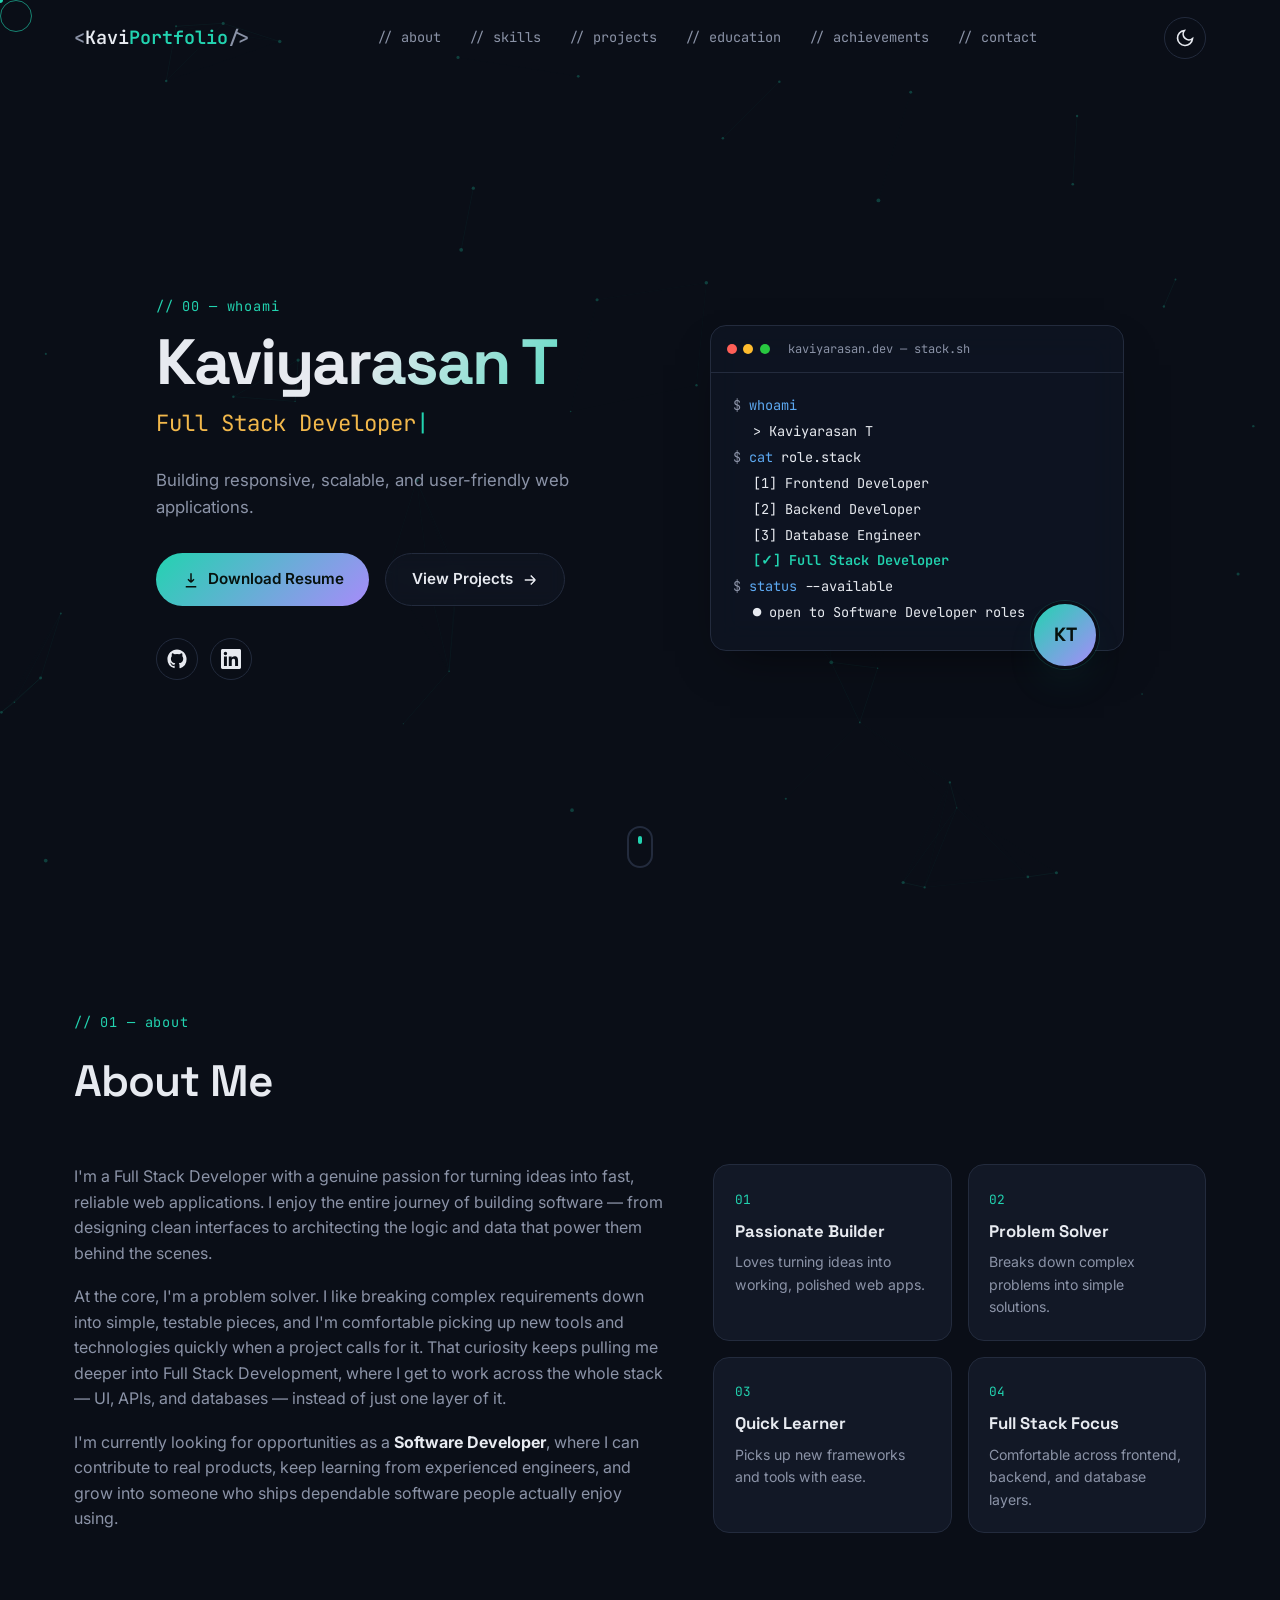
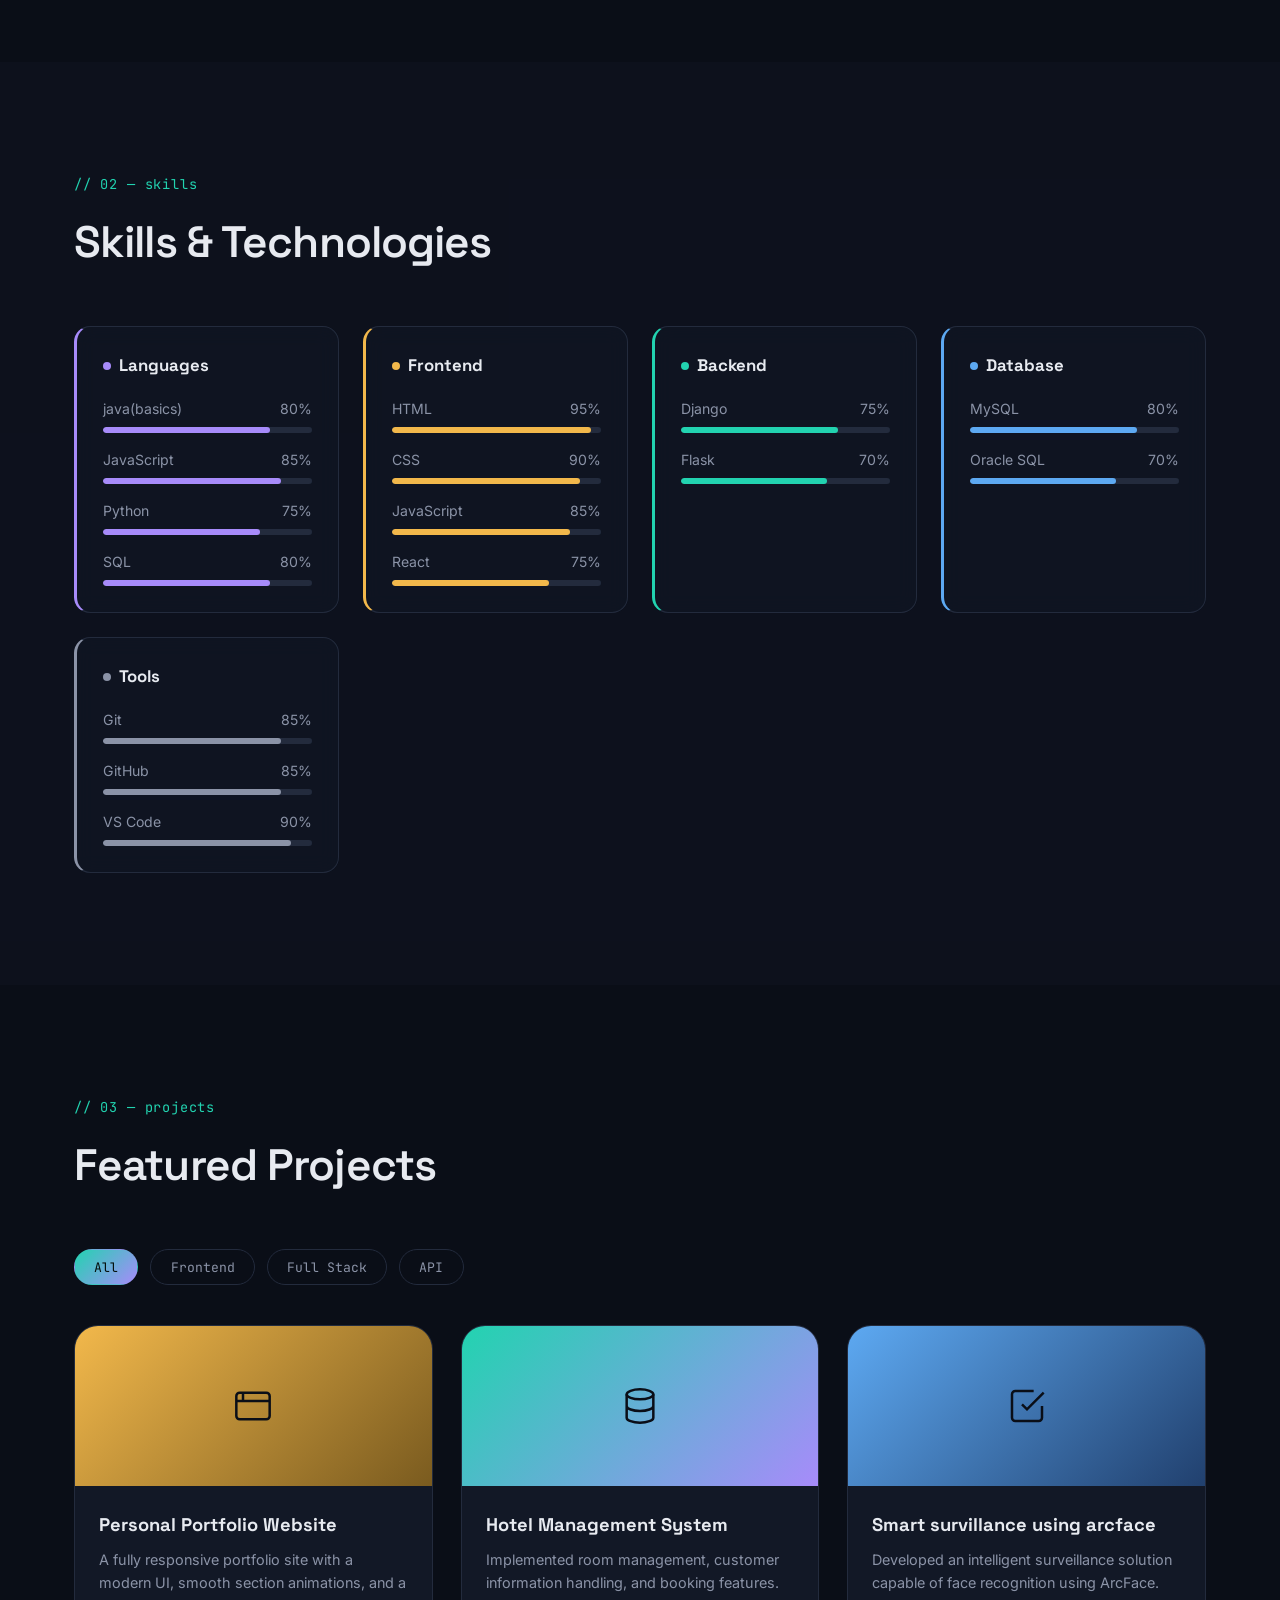
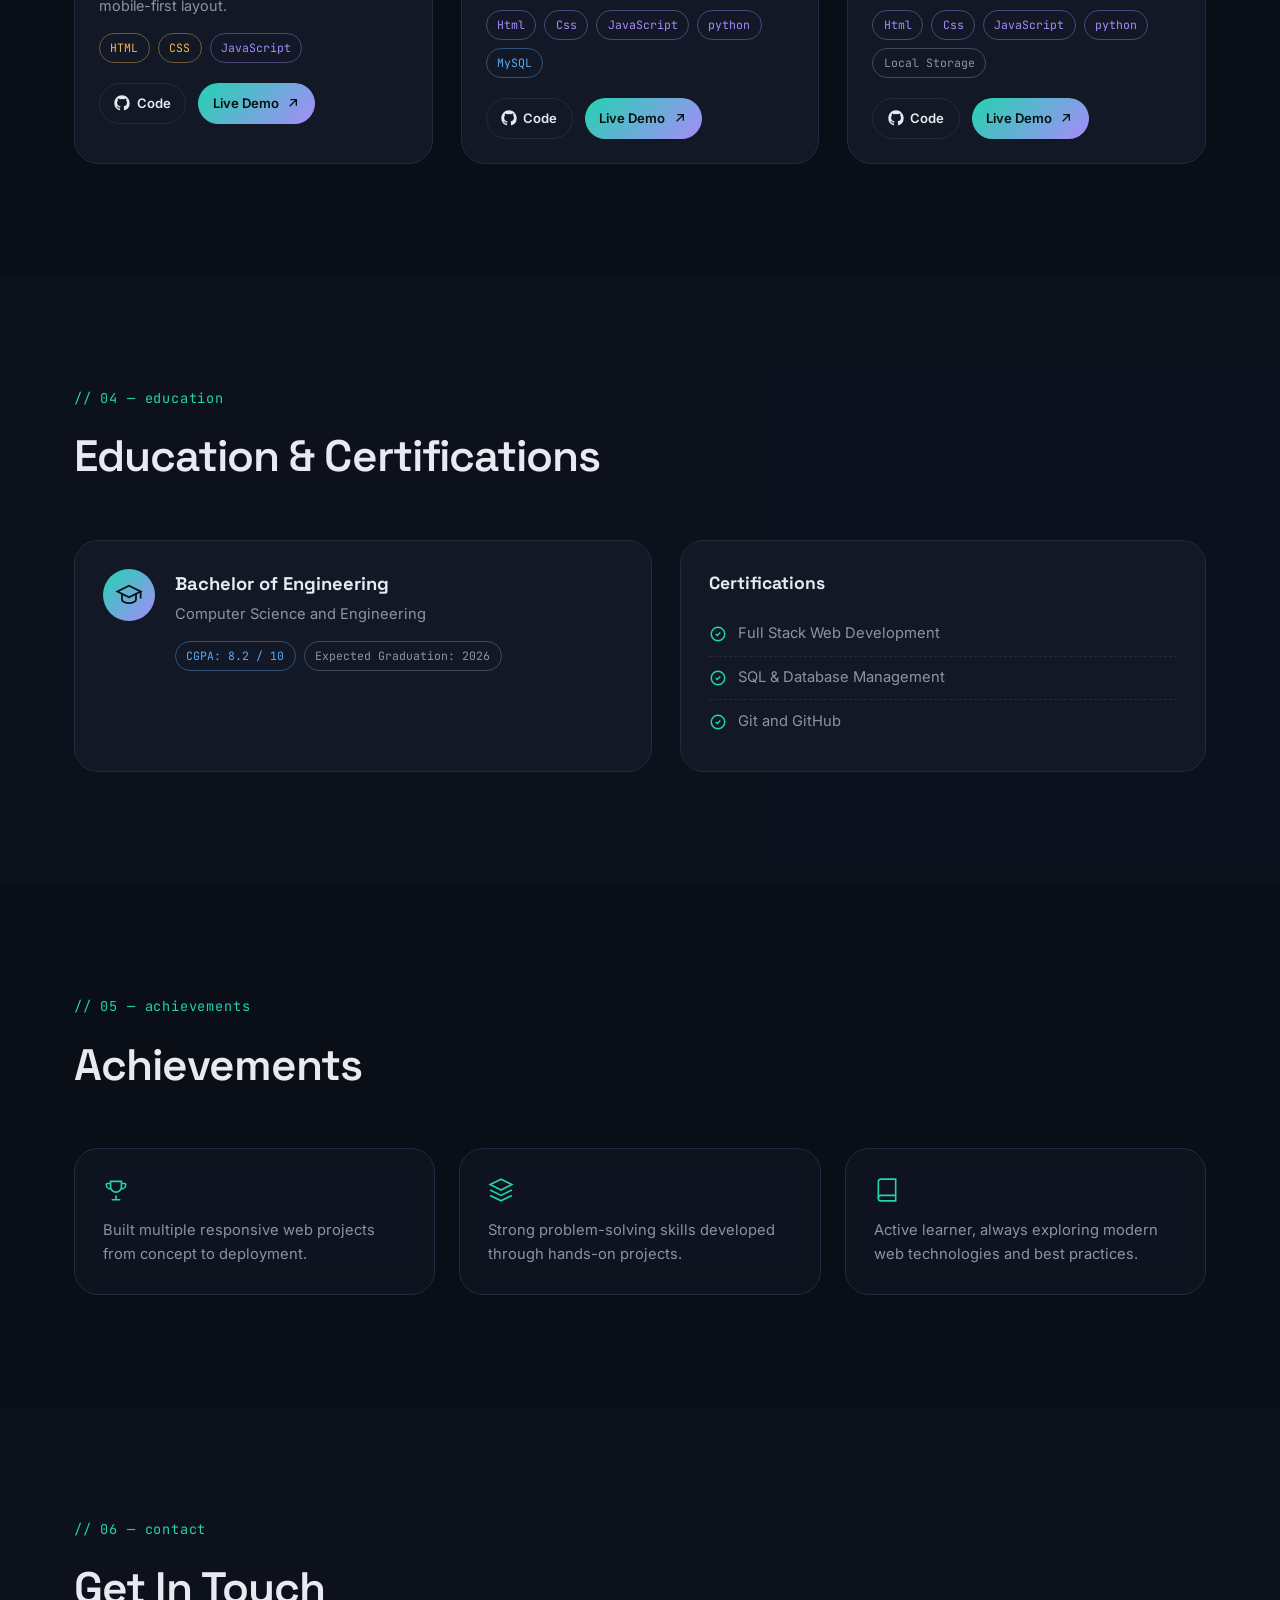
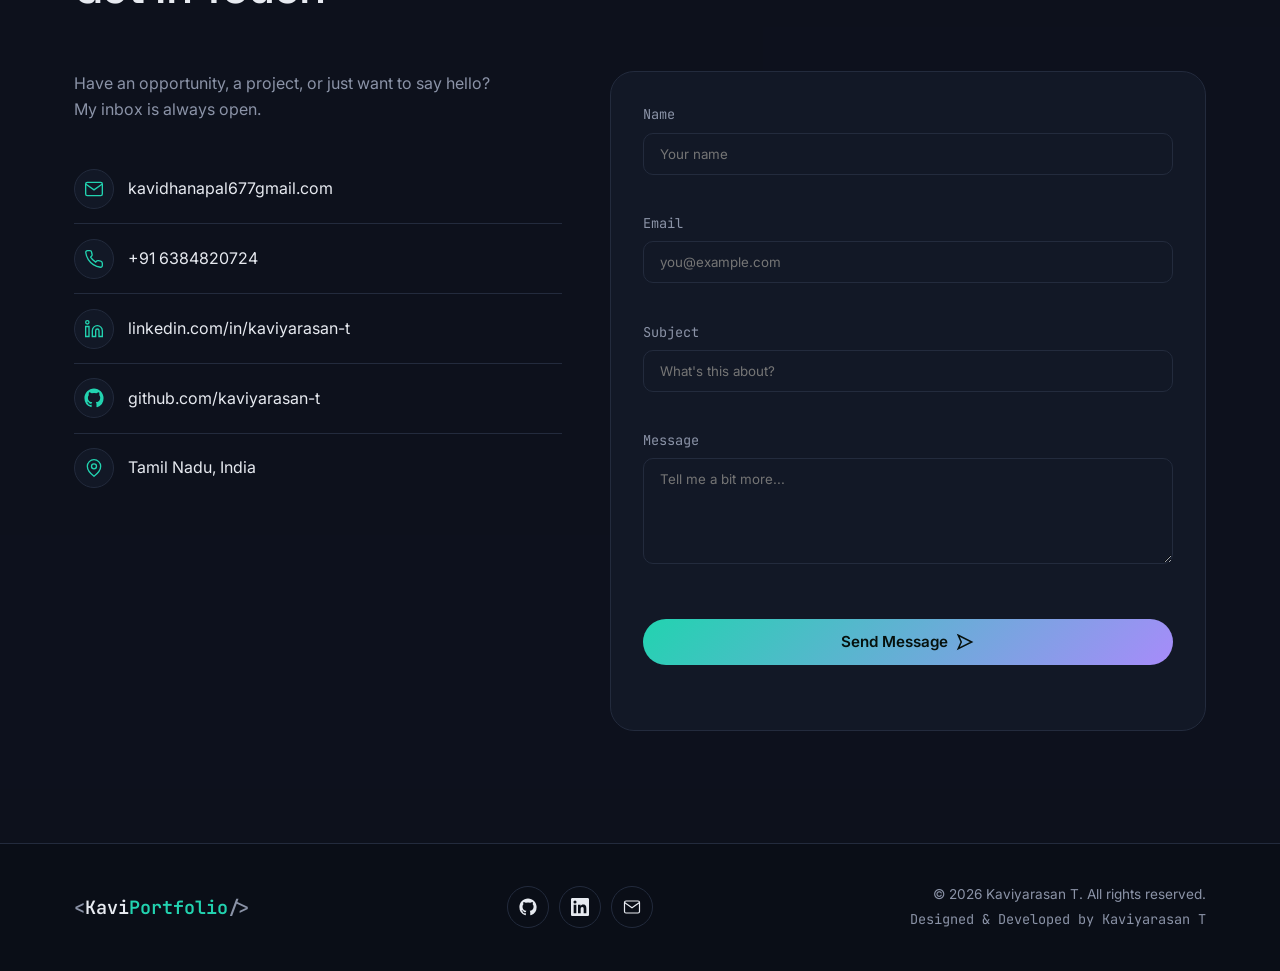
==== portfolio.html @ f1a66c3a "commit" ====
<!DOCTYPE html>
<html lang="en">
<head>
  <meta charset="UTF-8" />
  <meta name="viewport" content="width=device-width, initial-scale=1.0" />
  <title>Kaviyarasan T — Full Stack Developer</title>
  <meta name="description" content="Kaviyarasan T is a Full Stack Developer building responsive, scalable, and user-friendly web applications with Java, JavaScript, React, Node.js and SQL." />
  <meta name="keywords" content="Kaviyarasan T, Full Stack Developer, React Developer, Portfolio, Web Developer" />
  <meta name="author" content="Kaviyarasan T" />
  <meta name="theme-color" content="#0a0e17" />

  <!-- Open Graph -->
  <meta property="og:title" content="Kaviyarasan T — Full Stack Developer" />
  <meta property="og:description" content="Building responsive, scalable, and user-friendly web applications." />
  <meta property="og:type" content="website" />

  <!-- Favicon (inline SVG, no external asset needed) -->
  <link rel="icon" href="data:image/svg+xml,%3Csvg xmlns='http://www.w3.org/2000/svg' viewBox='0 0 100 100'%3E%3Crect width='100' height='100' rx='20' fill='%230a0e17'/%3E%3Ctext x='50' y='66' font-size='55' font-family='monospace' fill='%2322d3b0' text-anchor='middle'%3E%3C/%3E%3C/text%3E%3C/svg%3E" />

  <!-- Fonts -->
  <link rel="preconnect" href="https://fonts.googleapis.com" />
  <link rel="preconnect" href="https://fonts.gstatic.com" crossorigin />
  <link href="https://fonts.googleapis.com/css2?family=Space+Grotesk:wght@400;500;600;700&family=Inter:wght@400;500;600;700&family=JetBrains+Mono:wght@400;500;600&display=swap" rel="stylesheet" />

  <link rel="stylesheet" href="portfolio.css" />

  <!-- Structured data for SEO -->
  <script type="application/ld+json">
  {
    "@context": "https://schema.org",
    "@type": "Person",
    "name": "Kaviyarasan T",
    "jobTitle": "Full Stack Developer",
    "description": "Building responsive, scalable, and user-friendly web applications."
  }
  </script>
</head>
<body>

  <!-- ============ LOADING SCREEN ============ -->
  <div id="loader" aria-hidden="true">
    <div class="loader-inner">
      <span class="loader-tag">&lt;/&gt;</span>
      <div class="loader-bar"><span></span></div>
      <p class="loader-text">compiling<span class="dots"><i>.</i><i>.</i><i>.</i></span></p>
    </div>
  </div>

  <!-- ============ CUSTOM CURSOR ============ -->
  <div class="cursor-dot" aria-hidden="true"></div>
  <div class="cursor-ring" aria-hidden="true"></div>

  <!-- ============ BACKGROUND PARTICLES ============ -->
  <canvas id="particles" aria-hidden="true"></canvas>

  <a class="skip-link" href="#main">Skip to main content</a>

  <!-- ============ NAVIGATION ============ -->
  <header class="navbar" id="navbar">
    <nav class="nav-inner" aria-label="Primary">
      <a href="#hero" class="logo" aria-label="Kaviyarasan T — home">
        <span class="logo-bracket">&lt;</span>Kavi<span class="logo-accent">Portfolio</span><span class="logo-bracket">/&gt;</span>
      </a>

      <ul class="nav-links" id="navLinks">
        <li><a href="#about" class="nav-link" data-nav>// about</a></li>
        <li><a href="#skills" class="nav-link" data-nav>// skills</a></li>
        <li><a href="#projects" class="nav-link" data-nav>// projects</a></li>
        <li><a href="#education" class="nav-link" data-nav>// education</a></li>
        <li><a href="#achievements" class="nav-link" data-nav>// achievements</a></li>
        <li><a href="#contact" class="nav-link" data-nav>// contact</a></li>
      </ul>

      <div class="nav-actions">
        <button id="themeToggle" class="icon-btn" aria-label="Toggle light and dark theme" title="Toggle theme">
          <svg class="icon-sun" viewBox="0 0 24 24" fill="none" stroke="currentColor" stroke-width="2"><circle cx="12" cy="12" r="4"/><path d="M12 2v2M12 20v2M4.9 4.9l1.4 1.4M17.7 17.7l1.4 1.4M2 12h2M20 12h2M4.9 19.1l1.4-1.4M17.7 6.3l1.4-1.4"/></svg>
          <svg class="icon-moon" viewBox="0 0 24 24" fill="none" stroke="currentColor" stroke-width="2"><path d="M21 12.8A9 9 0 1 1 11.2 3 7 7 0 0 0 21 12.8Z"/></svg>
        </button>

        <button id="hamburger" class="hamburger" aria-label="Open menu" aria-expanded="false" aria-controls="navLinks">
          <span></span><span></span><span></span>
        </button>
      </div>
    </nav>
  </header>

  <main id="main">

    <!-- ============ HERO ============ -->
    <section id="hero" class="hero">
      <div class="hero-inner">
        <div class="hero-copy reveal">
          <p class="eyebrow">// 00 — whoami</p>
          <h1 class="hero-name">Kaviyarasan T</h1>
          <p class="hero-role">
            <span id="typedRole" class="typed-role"></span><span class="typed-cursor" aria-hidden="true">|</span>
          </p>
          <p class="hero-tagline">Building responsive, scalable, and user-friendly web applications.</p>

          <div class="hero-actions">
            <a href="kaviyarasan_resume_updated.pdf" class="btn btn-primary ripple" id="resumeBtn" download>
              <svg viewBox="0 0 24 24" fill="none" stroke="currentColor" stroke-width="2" width="18" height="18"><path d="M12 3v12m0 0-4-4m4 4 4-4M5 21h14"/></svg>
              Download Resume
            </a>
            <a href="#projects" class="btn btn-ghost ripple">
              View Projects
              <svg viewBox="0 0 24 24" fill="none" stroke="currentColor" stroke-width="2" width="18" height="18"><path d="M5 12h14m0 0-6-6m6 6-6 6"/></svg>
            </a>
          </div>

          <div class="hero-social" aria-label="Social links">
            <a href="https://github.com/kaviyarasan224" target="_blank" rel="noopener" aria-label="GitHub" class="icon-btn">
              <svg viewBox="0 0 24 24" width="20" height="20" fill="currentColor"><path d="M12 .5C5.73.5.5 5.73.5 12a11.5 11.5 0 0 0 7.86 10.94c.58.1.79-.25.79-.56v-2.17c-3.2.7-3.88-1.36-3.88-1.36-.53-1.33-1.29-1.69-1.29-1.69-1.05-.72.08-.7.08-.7 1.17.08 1.78 1.2 1.78 1.2 1.03 1.77 2.71 1.26 3.37.96.1-.75.4-1.26.73-1.55-2.55-.29-5.24-1.28-5.24-5.68 0-1.26.45-2.28 1.19-3.08-.12-.29-.52-1.46.11-3.05 0 0 .97-.31 3.18 1.18a11 11 0 0 1 5.8 0c2.2-1.49 3.17-1.18 3.17-1.18.64 1.59.24 2.76.12 3.05.74.8 1.18 1.82 1.18 3.08 0 4.41-2.69 5.38-5.25 5.67.41.36.78 1.08.78 2.18v3.23c0 .31.21.67.8.56A11.5 11.5 0 0 0 23.5 12C23.5 5.73 18.27.5 12 .5Z"/></svg>
            </a>
            <a href="https://www.linkedin.com/in/kaviyarasan-t-56a925323?utm_source=share&utm_campaign=share_via&utm_content=profile&utm_medium=android_app" target="_blank" rel="noopener" aria-label="LinkedIn" class="icon-btn">
              <svg viewBox="0 0 24 24" width="20" height="20" fill="currentColor"><path d="M20.45 20.45h-3.56v-5.57c0-1.33-.02-3.04-1.85-3.04-1.86 0-2.14 1.45-2.14 2.94v5.67H9.34V9h3.42v1.56h.05c.48-.9 1.64-1.85 3.38-1.85 3.61 0 4.28 2.38 4.28 5.47v6.27ZM5.34 7.43a2.07 2.07 0 1 1 0-4.14 2.07 2.07 0 0 1 0 4.14ZM7.12 20.45H3.56V9h3.56v11.45ZM22.22 0H1.77C.8 0 0 .78 0 1.75v20.5C0 23.22.8 24 1.77 24h20.45c.98 0 1.78-.78 1.78-1.75V1.75C24 .78 23.2 0 22.22 0Z"/></svg>
            </a>
          </div>
        </div>

        <div class="hero-visual reveal">
          <div class="terminal" role="img" aria-label="Terminal window showing developer stack">
            <div class="terminal-bar">
              <span class="dot dot-r"></span><span class="dot dot-y"></span><span class="dot dot-g"></span>
              <span class="terminal-title">kaviyarasan.dev — stack.sh</span>
            </div>
            <div class="terminal-body">
              <p><span class="tk-muted">$</span> <span class="tk-fn">whoami</span></p>
              <p class="tk-out">&gt; Kaviyarasan T</p>
              <p><span class="tk-muted">$</span> <span class="tk-fn">cat</span> role.stack</p>
              <p class="tk-out">[1] Frontend Developer</p>
              <p class="tk-out">[2] Backend Developer</p>
              <p class="tk-out">[3] Database Engineer</p>
              <p class="tk-out tk-highlight">[✓] Full Stack Developer</p>
              <p><span class="tk-muted">$</span> <span class="tk-fn">status</span> --available</p>
              <p class="tk-out tk-blink">● open to Software Developer roles</p>
            </div>
          </div>
          <div class="avatar-badge">KT</div>
        </div>
      </div>

      <a href="#about" class="scroll-cue" aria-label="Scroll to About section">
        <span></span>
      </a>
    </section>

    <!-- ============ ABOUT ============ -->
    <section id="about" class="section">
      <div class="section-inner">
        <p class="eyebrow reveal">// 01 — about</p>
        <h2 class="section-title reveal">About Me</h2>

        <div class="about-grid">
          <div class="about-text reveal">
            <p>
              I'm a Full Stack Developer with a genuine passion for turning ideas into fast, reliable
              web applications. I enjoy the entire journey of building software — from designing clean
              interfaces to architecting the logic and data that power them behind the scenes.
            </p>
            <p>
              At the core, I'm a problem solver. I like breaking complex requirements down into simple,
              testable pieces, and I'm comfortable picking up new tools and technologies quickly when a
              project calls for it. That curiosity keeps pulling me deeper into Full Stack Development,
              where I get to work across the whole stack — UI, APIs, and databases — instead of just one
              layer of it.
            </p>
            <p>
              I'm currently looking for opportunities as a <strong>Software Developer</strong>, where I can
              contribute to real products, keep learning from experienced engineers, and grow into someone
              who ships dependable software people actually enjoy using.
            </p>
          </div>

          <div class="about-cards reveal">
            <div class="mini-card">
              <span class="mini-num">01</span>
              <h3>Passionate Builder</h3>
              <p>Loves turning ideas into working, polished web apps.</p>
            </div>
            <div class="mini-card">
              <span class="mini-num">02</span>
              <h3>Problem Solver</h3>
              <p>Breaks down complex problems into simple solutions.</p>
            </div>
            <div class="mini-card">
              <span class="mini-num">03</span>
              <h3>Quick Learner</h3>
              <p>Picks up new frameworks and tools with ease.</p>
            </div>
            <div class="mini-card">
              <span class="mini-num">04</span>
              <h3>Full Stack Focus</h3>
              <p>Comfortable across frontend, backend, and database layers.</p>
            </div>
          </div>
        </div>
      </div>
    </section>

    <!-- ============ SKILLS ============ -->
    <section id="skills" class="section section-alt">
      <div class="section-inner">
        <p class="eyebrow reveal">// 02 — skills</p>
        <h2 class="section-title reveal">Skills &amp; Technologies</h2>

        <div class="skills-grid">

          <div class="skill-group reveal" data-cat="languages">
            <h3 class="skill-group-title"><span class="dot-tag"></span>Languages</h3>
            <div class="skill-item" data-level="80">
              <div class="skill-head"><span>java(basics)</span><span class="skill-pct">80%</span></div>
              <div class="skill-bar"><div class="skill-fill"></div></div>
            </div>
            <div class="skill-item" data-level="85">
              <div class="skill-head"><span>JavaScript</span><span class="skill-pct">85%</span></div>
              <div class="skill-bar"><div class="skill-fill"></div></div>
            </div>
            <div class="skill-item" data-level="75">
              <div class="skill-head"><span>Python</span><span class="skill-pct">75%</span></div>
              <div class="skill-bar"><div class="skill-fill"></div></div>
            </div>
            <div class="skill-item" data-level="80">
              <div class="skill-head"><span>SQL</span><span class="skill-pct">80%</span></div>
              <div class="skill-bar"><div class="skill-fill"></div></div>
            </div>
          </div>

          <div class="skill-group reveal" data-cat="frontend">
            <h3 class="skill-group-title"><span class="dot-tag"></span>Frontend</h3>
            <div class="skill-item" data-level="95">
              <div class="skill-head"><span>HTML</span><span class="skill-pct">95%</span></div>
              <div class="skill-bar"><div class="skill-fill"></div></div>
            </div>
            <div class="skill-item" data-level="90">
              <div class="skill-head"><span>CSS</span><span class="skill-pct">90%</span></div>
              <div class="skill-bar"><div class="skill-fill"></div></div>
            </div>
            <div class="skill-item" data-level="85">
              <div class="skill-head"><span>JavaScript</span><span class="skill-pct">85%</span></div>
              <div class="skill-bar"><div class="skill-fill"></div></div>
            </div>
            <div class="skill-item" data-level="75">
              <div class="skill-head"><span>React</span><span class="skill-pct">75%</span></div>
              <div class="skill-bar"><div class="skill-fill"></div></div>
            </div>
          </div>

          <div class="skill-group reveal" data-cat="backend">
            <h3 class="skill-group-title"><span class="dot-tag"></span>Backend</h3>
            <div class="skill-item" data-level="75">
              <div class="skill-head"><span>Django</span><span class="skill-pct">75%</span></div>
              <div class="skill-bar"><div class="skill-fill"></div></div>
            </div>
            <div class="skill-item" data-level="70">
              <div class="skill-head"><span>Flask</span><span class="skill-pct">70%</span></div>
              <div class="skill-bar"><div class="skill-fill"></div></div>
            </div>
          </div>

          <div class="skill-group reveal" data-cat="database">
            <h3 class="skill-group-title"><span class="dot-tag"></span>Database</h3>
            <div class="skill-item" data-level="80">
              <div class="skill-head"><span>MySQL</span><span class="skill-pct">80%</span></div>
              <div class="skill-bar"><div class="skill-fill"></div></div>
            </div>
            <div class="skill-item" data-level="70">
              <div class="skill-head"><span>Oracle SQL</span><span class="skill-pct">70%</span></div>
              <div class="skill-bar"><div class="skill-fill"></div></div>
            </div>
          </div>

          <div class="skill-group reveal" data-cat="tools">
            <h3 class="skill-group-title"><span class="dot-tag"></span>Tools</h3>
            <div class="skill-item" data-level="85">
              <div class="skill-head"><span>Git</span><span class="skill-pct">85%</span></div>
              <div class="skill-bar"><div class="skill-fill"></div></div>
            </div>
            <div class="skill-item" data-level="85">
              <div class="skill-head"><span>GitHub</span><span class="skill-pct">85%</span></div>
              <div class="skill-bar"><div class="skill-fill"></div></div>
            </div>
            <div class="skill-item" data-level="90">
              <div class="skill-head"><span>VS Code</span><span class="skill-pct">90%</span></div>
              <div class="skill-bar"><div class="skill-fill"></div></div>
            </div>
          </div>

        </div>
      </div>
    </section>

    <!-- ============ PROJECTS ============ -->
    <section id="projects" class="section">
      <div class="section-inner">
        <p class="eyebrow reveal">// 03 — projects</p>
        <h2 class="section-title reveal">Featured Projects</h2>

        <div class="filter-bar reveal" role="tablist" aria-label="Filter projects">
          <button class="filter-btn active" data-filter="all">All</button>
          <button class="filter-btn" data-filter="frontend">Frontend</button>
          <button class="filter-btn" data-filter="fullstack">Full Stack</button>
          <button class="filter-btn" data-filter="api">API</button>
        </div>

        <div class="projects-grid" id="projectsGrid">

          <article class="project-card reveal" data-cat="frontend">
            <div class="project-thumb thumb-frontend">
              <svg viewBox="0 0 24 24" width="40" height="40" fill="none" stroke="currentColor" stroke-width="1.5"><rect x="2" y="4" width="20" height="16" rx="2"/><path d="M2 9h20M6 4v5"/></svg>
            </div>
            <div class="project-body">
              <h3>Personal Portfolio Website</h3>
              <p>A fully responsive portfolio site with a modern UI, smooth section animations, and a mobile-first layout.</p>
              <div class="tag-row">
                <span class="tag tag-frontend">HTML</span>
                <span class="tag tag-frontend">CSS</span>
                <span class="tag tag-languages">JavaScript</span>
              </div>
              <div class="project-actions">
                <a href="#" class="btn-sm" target="_blank" rel="noopener">
                  <svg viewBox="0 0 24 24" width="16" height="16" fill="currentColor"><path d="M12 .5C5.73.5.5 5.73.5 12a11.5 11.5 0 0 0 7.86 10.94c.58.1.79-.25.79-.56v-2.17c-3.2.7-3.88-1.36-3.88-1.36-.53-1.33-1.29-1.69-1.29-1.69-1.05-.72.08-.7.08-.7 1.17.08 1.78 1.2 1.78 1.2 1.03 1.77 2.71 1.26 3.37.96.1-.75.4-1.26.73-1.55-2.55-.29-5.24-1.28-5.24-5.68 0-1.26.45-2.28 1.19-3.08-.12-.29-.52-1.46.11-3.05 0 0 .97-.31 3.18 1.18a11 11 0 0 1 5.8 0c2.2-1.49 3.17-1.18 3.17-1.18.64 1.59.24 2.76.12 3.05.74.8 1.18 1.82 1.18 3.08 0 4.41-2.69 5.38-5.25 5.67.41.36.78 1.08.78 2.18v3.23c0 .31.21.67.8.56A11.5 11.5 0 0 0 23.5 12C23.5 5.73 18.27.5 12 .5Z"/></svg>
                  Code
                </a>
                <a href="#" class="btn-sm btn-sm-solid" target="_blank" rel="noopener">
                  Live Demo
                  <svg viewBox="0 0 24 24" width="16" height="16" fill="none" stroke="currentColor" stroke-width="2"><path d="M7 17 17 7M8 7h9v9"/></svg>
                </a>
              </div>
            </div>
          </article>

          <article class="project-card reveal" data-cat="fullstack">
            <div class="project-thumb thumb-fullstack">
              <svg viewBox="0 0 24 24" width="40" height="40" fill="none" stroke="currentColor" stroke-width="1.5"><ellipse cx="12" cy="5" rx="8" ry="3"/><path d="M4 5v14c0 1.66 3.58 3 8 3s8-1.34 8-3V5M4 12c0 1.66 3.58 3 8 3s8-1.34 8-3"/></svg>
            </div>
            <div class="project-body">
              <h3>Hotel Management System</h3>
              <p>Implemented room management, customer information handling, and booking features.</p>
              <div class="tag-row">
                <span class="tag tag-languages">Html</span>
                  <span class="tag tag-languages">Css</span>
                 <span class="tag tag-languages">JavaScript</span>
                <span class="tag tag-languages">python</span>
                <span class="tag tag-database">MySQL</span>
              </div>
              <div class="project-actions">
                <a href="#" class="btn-sm" target="_blank" rel="noopener">
                  <svg viewBox="0 0 24 24" width="16" height="16" fill="currentColor"><path d="M12 .5C5.73.5.5 5.73.5 12a11.5 11.5 0 0 0 7.86 10.94c.58.1.79-.25.79-.56v-2.17c-3.2.7-3.88-1.36-3.88-1.36-.53-1.33-1.29-1.69-1.29-1.69-1.05-.72.08-.7.08-.7 1.17.08 1.78 1.2 1.78 1.2 1.03 1.77 2.71 1.26 3.37.96.1-.75.4-1.26.73-1.55-2.55-.29-5.24-1.28-5.24-5.68 0-1.26.45-2.28 1.19-3.08-.12-.29-.52-1.46.11-3.05 0 0 .97-.31 3.18 1.18a11 11 0 0 1 5.8 0c2.2-1.49 3.17-1.18 3.17-1.18.64 1.59.24 2.76.12 3.05.74.8 1.18 1.82 1.18 3.08 0 4.41-2.69 5.38-5.25 5.67.41.36.78 1.08.78 2.18v3.23c0 .31.21.67.8.56A11.5 11.5 0 0 0 23.5 12C23.5 5.73 18.27.5 12 .5Z"/></svg>
                  Code
                </a>
                <a href="#" class="btn-sm btn-sm-solid" target="_blank" rel="noopener">
                  Live Demo
                  <svg viewBox="0 0 24 24" width="16" height="16" fill="none" stroke="currentColor" stroke-width="2"><path d="M7 17 17 7M8 7h9v9"/></svg>
                </a>
              </div>
            </div>
          </article>

          <article class="project-card reveal" data-cat="frontend">
            <div class="project-thumb thumb-tools">
              <svg viewBox="0 0 24 24" width="40" height="40" fill="none" stroke="currentColor" stroke-width="1.5"><path d="m9 11 3 3L22 4"/><path d="M21 12v7a2 2 0 0 1-2 2H5a2 2 0 0 1-2-2V5a2 2 0 0 1 2-2h11"/></svg>
            </div>
            <div class="project-body">
              <h3>Smart survillance using arcface</h3>
              <p>Developed an intelligent surveillance solution capable of face recognition using ArcFace.</p>
              <div class="tag-row">
                 <span class="tag tag-languages">Html</span>
                  <span class="tag tag-languages">Css</span>
                 <span class="tag tag-languages">JavaScript</span>
                <span class="tag tag-languages">python</span>
                <span class="tag tag-tools">Local Storage</span>
              </div>
              <div class="project-actions">
                <a href="https://github.com/kaviyarasan224/ARCFACE-SURVILLANCE-SYSTEM.git" class="btn-sm" target="_blank" rel="noopener">
                  <svg viewBox="0 0 24 24" width="16" height="16" fill="currentColor"><path d="M12 .5C5.73.5.5 5.73.5 12a11.5 11.5 0 0 0 7.86 10.94c.58.1.79-.25.79-.56v-2.17c-3.2.7-3.88-1.36-3.88-1.36-.53-1.33-1.29-1.69-1.29-1.69-1.05-.72.08-.7.08-.7 1.17.08 1.78 1.2 1.78 1.2 1.03 1.77 2.71 1.26 3.37.96.1-.75.4-1.26.73-1.55-2.55-.29-5.24-1.28-5.24-5.68 0-1.26.45-2.28 1.19-3.08-.12-.29-.52-1.46.11-3.05 0 0 .97-.31 3.18 1.18a11 11 0 0 1 5.8 0c2.2-1.49 3.17-1.18 3.17-1.18.64 1.59.24 2.76.12 3.05.74.8 1.18 1.82 1.18 3.08 0 4.41-2.69 5.38-5.25 5.67.41.36.78 1.08.78 2.18v3.23c0 .31.21.67.8.56A11.5 11.5 0 0 0 23.5 12C23.5 5.73 18.27.5 12 .5Z"/></svg>
                  Code
                </a>
                <a href="#" class="btn-sm btn-sm-solid" target="_blank" rel="noopener">
                  Live Demo
                  <svg viewBox="0 0 24 24" width="16" height="16" fill="none" stroke="currentColor" stroke-width="2"><path d="M7 17 17 7M8 7h9v9"/></svg>
                </a>
              </div>
            </div>
          </article>

          

        </div>
      </div>
    </section>

    <!-- ============ EDUCATION & CERTIFICATIONS ============ -->
    <section id="education" class="section section-alt">
      <div class="section-inner">
        <p class="eyebrow reveal">// 04 — education</p>
        <h2 class="section-title reveal">Education &amp; Certifications</h2>

        <div class="edu-grid">
          <div class="edu-card reveal">
            <div class="edu-icon">
              <svg viewBox="0 0 24 24" width="28" height="28" fill="none" stroke="currentColor" stroke-width="1.5"><path d="m2 9 10-5 10 5-10 5-10-5Z"/><path d="M6 11v5c0 1.5 2.7 3 6 3s6-1.5 6-3v-5M22 9v6"/></svg>
            </div>
            <div>
              <h3>Bachelor of Engineering</h3>
              <p class="edu-sub">Computer Science and Engineering</p>
              <div class="edu-meta">
                <span class="tag tag-database">CGPA: 8.2 / 10</span>
                <span class="tag tag-tools">Expected Graduation: 2026</span>
              </div>
            </div>
          </div>

          <div class="cert-list reveal">
            <h3 class="cert-heading">Certifications</h3>
            <ul>
              <li>
                <svg viewBox="0 0 24 24" width="18" height="18" fill="none" stroke="currentColor" stroke-width="2"><path d="m9 12 2 2 4-4"/><circle cx="12" cy="12" r="9"/></svg>
                Full Stack Web Development
              </li>
             
              <li>
                <svg viewBox="0 0 24 24" width="18" height="18" fill="none" stroke="currentColor" stroke-width="2"><path d="m9 12 2 2 4-4"/><circle cx="12" cy="12" r="9"/></svg>
                SQL &amp; Database Management
              </li>
              <li>
                <svg viewBox="0 0 24 24" width="18" height="18" fill="none" stroke="currentColor" stroke-width="2"><path d="m9 12 2 2 4-4"/><circle cx="12" cy="12" r="9"/></svg>
                Git and GitHub
              </li>
            </ul>
          </div>
        </div>
      </div>
    </section>

    <!-- ============ ACHIEVEMENTS ============ -->
    <section id="achievements" class="section">
      <div class="section-inner">
        <p class="eyebrow reveal">// 05 — achievements</p>
        <h2 class="section-title reveal">Achievements</h2>

        <div class="achieve-grid">
          <div class="achieve-card reveal">
            <svg viewBox="0 0 24 24" width="26" height="26" fill="none" stroke="currentColor" stroke-width="1.5"><path d="M8 21h8M12 17v4M7 4h10v5a5 5 0 0 1-10 0V4Z"/><path d="M7 6H4a1 1 0 0 0-1 1c0 2 1.5 4 4 4M17 6h3a1 1 0 0 1 1 1c0 2-1.5 4-4 4"/></svg>
            <p>Built multiple responsive web projects from concept to deployment.</p>
          </div>
          <div class="achieve-card reveal">
            <svg viewBox="0 0 24 24" width="26" height="26" fill="none" stroke="currentColor" stroke-width="1.5"><path d="M12 2 2 7l10 5 10-5-10-5Z"/><path d="M2 17l10 5 10-5M2 12l10 5 10-5"/></svg>
            <p>Strong problem-solving skills developed through hands-on projects.</p>
          </div>
          <div class="achieve-card reveal">
            <svg viewBox="0 0 24 24" width="26" height="26" fill="none" stroke="currentColor" stroke-width="1.5"><path d="M4 19.5A2.5 2.5 0 0 1 6.5 17H20"/><path d="M6.5 2H20v20H6.5A2.5 2.5 0 0 1 4 19.5v-15A2.5 2.5 0 0 1 6.5 2Z"/></svg>
            <p>Active learner, always exploring modern web technologies and best practices.</p>
          </div>
        </div>
      </div>
    </section>

    <!-- ============ CONTACT ============ -->
    <section id="contact" class="section section-alt">
      <div class="section-inner">
        <p class="eyebrow reveal">// 06 — contact</p>
        <h2 class="section-title reveal">Get In Touch</h2>

        <div class="contact-grid">
          <div class="contact-info reveal">
            <p class="contact-lead">
              Have an opportunity, a project, or just want to say hello? My inbox is always open.
            </p>

            <ul class="contact-list">
              <li>
                <span class="contact-icon"><svg viewBox="0 0 24 24" width="20" height="20" fill="none" stroke="currentColor" stroke-width="1.6"><rect x="2" y="4" width="20" height="16" rx="2"/><path d="m22 6-10 7L2 6"/></svg></span>
                <a href="mailto:kavidhanapa677.com">kavidhanapal677gmail.com</a>
              </li>
              <li>
                <span class="contact-icon"><svg viewBox="0 0 24 24" width="20" height="20" fill="none" stroke="currentColor" stroke-width="1.6"><path d="M22 16.9v3a2 2 0 0 1-2.2 2 19.8 19.8 0 0 1-8.6-3.1 19.5 19.5 0 0 1-6-6 19.8 19.8 0 0 1-3.1-8.6A2 2 0 0 1 4.1 2h3a2 2 0 0 1 2 1.7c.1.9.3 1.8.6 2.7a2 2 0 0 1-.5 2.1L8 9.7a16 16 0 0 0 6 6l1.2-1.2a2 2 0 0 1 2.1-.5c.9.3 1.8.5 2.7.6a2 2 0 0 1 1.7 2Z"/></svg></span>
                <a href="tel:+916384820724">+91 6384820724</a>
              </li>
              <li>
                <span class="contact-icon"><svg viewBox="0 0 24 24" width="20" height="20" fill="none" stroke="currentColor" stroke-width="1.6"><path d="M16 8a6 6 0 0 1 6 6v7h-4v-7a2 2 0 0 0-4 0v7h-4v-7a6 6 0 0 1 6-6ZM2 9h4v12H2z"/><circle cx="4" cy="4" r="2"/></svg></span>
                <a href="https://www.linkedin.com/in/kaviyarasan-t-56a925323?utm_source=share&utm_campaign=share_via&utm_content=profile&utm_medium=android_app" target="_blank" rel="noopener">linkedin.com/in/kaviyarasan-t</a>
              </li>
              <li>
                <span class="contact-icon"><svg viewBox="0 0 24 24" width="20" height="20" fill="currentColor"><path d="M12 .5C5.73.5.5 5.73.5 12a11.5 11.5 0 0 0 7.86 10.94c.58.1.79-.25.79-.56v-2.17c-3.2.7-3.88-1.36-3.88-1.36-.53-1.33-1.29-1.69-1.29-1.69-1.05-.72.08-.7.08-.7 1.17.08 1.78 1.2 1.78 1.2 1.03 1.77 2.71 1.26 3.37.96.1-.75.4-1.26.73-1.55-2.55-.29-5.24-1.28-5.24-5.68 0-1.26.45-2.28 1.19-3.08-.12-.29-.52-1.46.11-3.05 0 0 .97-.31 3.18 1.18a11 11 0 0 1 5.8 0c2.2-1.49 3.17-1.18 3.17-1.18.64 1.59.24 2.76.12 3.05.74.8 1.18 1.82 1.18 3.08 0 4.41-2.69 5.38-5.25 5.67.41.36.78 1.08.78 2.18v3.23c0 .31.21.67.8.56A11.5 11.5 0 0 0 23.5 12C23.5 5.73 18.27.5 12 .5Z"/></svg></span>
                <a href="https://github.com/kaviyarasan224" target="_blank" rel="noopener">github.com/kaviyarasan-t</a>
              </li>
              <li>
                <span class="contact-icon"><svg viewBox="0 0 24 24" width="20" height="20" fill="none" stroke="currentColor" stroke-width="1.6"><path d="M20 10c0 6-8 12-8 12s-8-6-8-12a8 8 0 0 1 16 0Z"/><circle cx="12" cy="10" r="3"/></svg></span>
                <span>Tamil Nadu, India</span>
              </li>
            </ul>
          </div>

          <form class="contact-form reveal" id="contactForm" novalidate>
            <div class="form-row">
              <label for="name">Name</label>
              <input type="text" id="name" name="name" placeholder="Your name" autocomplete="name" />
              <span class="form-error" id="nameError"></span>
            </div>
            <div class="form-row">
              <label for="email">Email</label>
              <input type="email" id="email" name="email" placeholder="you@example.com" autocomplete="email" />
              <span class="form-error" id="emailError"></span>
            </div>
            <div class="form-row">
              <label for="subject">Subject</label>
              <input type="text" id="subject" name="subject" placeholder="What's this about?" />
              <span class="form-error" id="subjectError"></span>
            </div>
            <div class="form-row">
              <label for="message">Message</label>
              <textarea id="message" name="message" rows="5" placeholder="Tell me a bit more..."></textarea>
              <span class="form-error" id="messageError"></span>
            </div>

            <button type="submit" class="btn btn-primary ripple full-width">
              Send Message
              <svg viewBox="0 0 24 24" width="18" height="18" fill="none" stroke="currentColor" stroke-width="2"><path d="m3 3 18 9-18 9 4-9-4-9Z"/></svg>
            </button>

            <p class="form-status" id="formStatus" role="status" aria-live="polite"></p>
          </form>
        </div>
      </div>
    </section>

  </main>

  <!-- ============ FOOTER ============ -->
  <footer class="footer">
    <div class="footer-inner">
      <a href="#hero" class="logo footer-logo">
        <span class="logo-bracket">&lt;</span>Kavi<span class="logo-accent">Portfolio</span><span class="logo-bracket">/&gt;</span>
      </a>

      <div class="footer-social">
        <a href="https://github.com/kaviyarasan224" target="_blank" rel="noopener" aria-label="GitHub" class="icon-btn">
          <svg viewBox="0 0 24 24" width="18" height="18" fill="currentColor"><path d="M12 .5C5.73.5.5 5.73.5 12a11.5 11.5 0 0 0 7.86 10.94c.58.1.79-.25.79-.56v-2.17c-3.2.7-3.88-1.36-3.88-1.36-.53-1.33-1.29-1.69-1.29-1.69-1.05-.72.08-.7.08-.7 1.17.08 1.78 1.2 1.78 1.2 1.03 1.77 2.71 1.26 3.37.96.1-.75.4-1.26.73-1.55-2.55-.29-5.24-1.28-5.24-5.68 0-1.26.45-2.28 1.19-3.08-.12-.29-.52-1.46.11-3.05 0 0 .97-.31 3.18 1.18a11 11 0 0 1 5.8 0c2.2-1.49 3.17-1.18 3.17-1.18.64 1.59.24 2.76.12 3.05.74.8 1.18 1.82 1.18 3.08 0 4.41-2.69 5.38-5.25 5.67.41.36.78 1.08.78 2.18v3.23c0 .31.21.67.8.56A11.5 11.5 0 0 0 23.5 12C23.5 5.73 18.27.5 12 .5Z"/></svg>
        </a>
        <a href="https://www.linkedin.com/in/kaviyarasan-t-56a925323?utm_source=share&utm_campaign=share_via&utm_content=profile&utm_medium=android_app" target="_blank" rel="noopener" aria-label="LinkedIn" class="icon-btn">
          <svg viewBox="0 0 24 24" width="18" height="18" fill="currentColor"><path d="M20.45 20.45h-3.56v-5.57c0-1.33-.02-3.04-1.85-3.04-1.86 0-2.14 1.45-2.14 2.94v5.67H9.34V9h3.42v1.56h.05c.48-.9 1.64-1.85 3.38-1.85 3.61 0 4.28 2.38 4.28 5.47v6.27ZM5.34 7.43a2.07 2.07 0 1 1 0-4.14 2.07 2.07 0 0 1 0 4.14ZM7.12 20.45H3.56V9h3.56v11.45ZM22.22 0H1.77C.8 0 0 .78 0 1.75v20.5C0 23.22.8 24 1.77 24h20.45c.98 0 1.78-.78 1.78-1.75V1.75C24 .78 23.2 0 22.22 0Z"/></svg>
        </a>
        <a href="mailto:kavidhanpal677@gmail.com" aria-label="Email" class="icon-btn">
          <svg viewBox="0 0 24 24" width="18" height="18" fill="none" stroke="currentColor" stroke-width="1.6"><rect x="2" y="4" width="20" height="16" rx="2"/><path d="m22 6-10 7L2 6"/></svg>
        </a>
      </div>

      <div class="footer-meta">
        <p>&copy; <span id="year"></span> Kaviyarasan T. All rights reserved.</p>
        <p class="footer-credit">Designed &amp; Developed by Kaviyarasan T</p>
      </div>
    </div>
  </footer>

  <!-- ============ SCROLL TO TOP ============ -->
  <button id="scrollTop" class="scroll-top" aria-label="Scroll to top">
    <svg viewBox="0 0 24 24" width="20" height="20" fill="none" stroke="currentColor" stroke-width="2"><path d="M12 19V5M5 12l7-7 7 7"/></svg>
  </button>

  <script src="script.js"></script>
</body>
</html>
---- portfolio.css ----
/* ==========================================================================
   Kaviyarasan T — Portfolio Stylesheet
   Design system: "stack trace" — a terminal/code-comment motif that mirrors
   the idea of a Full Stack Developer moving through layers of a stack.
   ========================================================================== */

/* ---------- 1. Design Tokens ---------- */
:root {
  /* Core palette — dark theme (default) */
  --ink: #0a0e17;
  --panel: #121826;
  --panel-glass: rgba(18, 24, 38, 0.6);
  --line: #232b3d;
  --text: #e7eaf0;
  --text-muted: #8b93a7;

  /* Category / signal accents */
  --c-languages: #a78bfa; /* violet */
  --c-frontend: #f2b84b;  /* amber  */
  --c-backend: #22d3b0;   /* teal   */
  --c-database: #5da9f2;  /* blue   */
  --c-tools: #8b93a7;     /* slate  */

  --accent: #22d3b0;
  --accent-2: #f2b84b;
  --gradient-main: linear-gradient(135deg, var(--accent) 0%, var(--c-languages) 100%);

  --radius-sm: 10px;
  --radius-md: 16px;
  --radius-lg: 24px;

  --shadow-soft: 0 20px 45px -20px rgba(0, 0, 0, 0.55);
  --shadow-glow: 0 0 0 1px rgba(34, 211, 176, 0.15), 0 20px 45px -20px rgba(34, 211, 176, 0.25);

  --font-display: "Space Grotesk", "Segoe UI", sans-serif;
  --font-body: "Inter", "Segoe UI", sans-serif;
  --font-mono: "JetBrains Mono", "Courier New", monospace;

  --nav-height: 76px;
  --transition: 0.3s cubic-bezier(0.4, 0, 0.2, 1);
}

/* Light theme overrides */
[data-theme="light"] {
  --ink: #f5f7fb;
  --panel: #ffffff;
  --panel-glass: rgba(255, 255, 255, 0.65);
  --line: #e1e5ee;
  --text: #131829;
  --text-muted: #5b6478;
  --shadow-soft: 0 20px 45px -25px rgba(20, 30, 60, 0.25);
}

/* ---------- 2. Reset & Base ---------- */
* {
  margin: 0;
  padding: 0;
  box-sizing: border-box;
}

html {
  scroll-behavior: smooth;
  scroll-padding-top: var(--nav-height);
}

body {
  background: var(--ink);
  color: var(--text);
  font-family: var(--font-body);
  line-height: 1.6;
  overflow-x: hidden;
  transition: background var(--transition), color var(--transition);
}

img, svg { display: block; max-width: 100%; }

a { color: inherit; text-decoration: none; }

ul { list-style: none; }

button {
  font-family: inherit;
  cursor: pointer;
  border: none;
  background: none;
  color: inherit;
}

input, textarea {
  font-family: inherit;
  background: var(--panel);
  border: 1px solid var(--line);
  color: var(--text);
  border-radius: var(--radius-sm);
  padding: 0.75rem 1rem;
  width: 100%;
  transition: border-color var(--transition), box-shadow var(--transition);
}

input:focus, textarea:focus, button:focus-visible, a:focus-visible {
  outline: none;
  border-color: var(--accent);
  box-shadow: 0 0 0 3px rgba(34, 211, 176, 0.2);
}

::selection { background: var(--accent); color: var(--ink); }

.skip-link {
  position: absolute;
  left: -999px;
  top: 0;
  background: var(--accent);
  color: var(--ink);
  padding: 0.75rem 1.25rem;
  z-index: 999;
  border-radius: 0 0 var(--radius-sm) 0;
  font-weight: 600;
}
.skip-link:focus { left: 0; }

/* Respect reduced motion preference */
@media (prefers-reduced-motion: reduce) {
  *, *::before, *::after {
    animation-duration: 0.001ms !important;
    animation-iteration-count: 1 !important;
    transition-duration: 0.001ms !important;
    scroll-behavior: auto !important;
  }
}

/* ---------- 3. Loading Screen ---------- */
#loader {
  position: fixed;
  inset: 0;
  z-index: 9999;
  background: var(--ink);
  display: flex;
  align-items: center;
  justify-content: center;
  transition: opacity 0.6s ease, visibility 0.6s ease;
}
#loader.hidden { opacity: 0; visibility: hidden; pointer-events: none; }

.loader-inner { text-align: center; }
.loader-tag {
  font-family: var(--font-mono);
  font-size: 2rem;
  color: var(--accent);
  display: inline-block;
  animation: pulseTag 1.2s ease-in-out infinite;
}
@keyframes pulseTag { 50% { opacity: 0.4; transform: scale(0.92); } }

.loader-bar {
  width: 180px;
  height: 3px;
  background: var(--line);
  border-radius: 3px;
  margin: 1.25rem auto 0.75rem;
  overflow: hidden;
}
.loader-bar span {
  display: block;
  height: 100%;
  width: 40%;
  background: var(--gradient-main);
  animation: loading 1.1s ease-in-out infinite;
}
@keyframes loading {
  0% { transform: translateX(-100%); }
  100% { transform: translateX(350%); }
}
.loader-text {
  font-family: var(--font-mono);
  font-size: 0.85rem;
  color: var(--text-muted);
  letter-spacing: 0.05em;
}
.dots i { font-style: normal; animation: blink 1.4s infinite; }
.dots i:nth-child(2) { animation-delay: 0.2s; }
.dots i:nth-child(3) { animation-delay: 0.4s; }
@keyframes blink { 0%, 20% { opacity: 0; } 50% { opacity: 1; } 100% { opacity: 0; } }

/* ---------- 4. Custom Cursor ---------- */
.cursor-dot, .cursor-ring {
  position: fixed;
  top: 0; left: 0;
  border-radius: 50%;
  pointer-events: none;
  z-index: 9998;
  transform: translate(-50%, -50%);
  transition: opacity 0.2s ease;
}
.cursor-dot {
  width: 6px; height: 6px;
  background: var(--accent);
}
.cursor-ring {
  width: 32px; height: 32px;
  border: 1.5px solid var(--accent);
  opacity: 0.6;
  transition: transform 0.12s ease-out, width 0.2s ease, height 0.2s ease, opacity 0.2s ease;
}
.cursor-ring.active { width: 44px; height: 44px; opacity: 1; }
@media (hover: none), (pointer: coarse) {
  .cursor-dot, .cursor-ring { display: none; }
}

/* ---------- 5. Background Particles ---------- */
#particles {
  position: fixed;
  inset: 0;
  z-index: 0;
  pointer-events: none;
  opacity: 0.5;
}

/* ---------- 6. Layout Helpers ---------- */
.section { position: relative; z-index: 1; padding: 7rem 0; }
.section-alt { background: color-mix(in srgb, var(--panel) 40%, transparent); }
.section-inner { max-width: 1180px; margin: 0 auto; padding: 0 1.5rem; }

.eyebrow {
  font-family: var(--font-mono);
  color: var(--accent);
  font-size: 0.85rem;
  letter-spacing: 0.06em;
  margin-bottom: 0.75rem;
}

.section-title {
  font-family: var(--font-display);
  font-size: clamp(1.9rem, 3.5vw, 2.75rem);
  font-weight: 600;
  margin-bottom: 3rem;
  letter-spacing: -0.02em;
}

/* Scroll reveal */
.reveal {
  opacity: 0;
  transform: translateY(28px);
  transition: opacity 0.7s ease, transform 0.7s ease;
}
.reveal.in-view { opacity: 1; transform: translateY(0); }

/* ---------- 7. Buttons ---------- */
.btn {
  position: relative;
  overflow: hidden;
  display: inline-flex;
  align-items: center;
  gap: 0.5rem;
  padding: 0.85rem 1.6rem;
  border-radius: 999px;
  font-weight: 600;
  font-size: 0.95rem;
  transition: transform var(--transition), box-shadow var(--transition), background var(--transition);
}
.btn-primary {
  background: var(--gradient-main);
  color: #06110d;
}
.btn-primary:hover { transform: translateY(-3px); box-shadow: var(--shadow-glow); }

.btn-ghost {
  border: 1px solid var(--line);
  color: var(--text);
  background: var(--panel-glass);
  backdrop-filter: blur(8px);
}
.btn-ghost:hover { border-color: var(--accent); transform: translateY(-3px); }

.full-width { width: 100%; justify-content: center; margin-top: 0.5rem; }

.btn-sm {
  display: inline-flex;
  align-items: center;
  gap: 0.4rem;
  font-size: 0.82rem;
  font-weight: 600;
  padding: 0.55rem 0.9rem;
  border-radius: 999px;
  border: 1px solid var(--line);
  transition: border-color var(--transition), transform var(--transition);
}
.btn-sm:hover { border-color: var(--accent); transform: translateY(-2px); }
.btn-sm-solid {
  background: var(--gradient-main);
  color: #06110d;
  border: none;
}

/* Ripple effect */
.ripple { }
.ripple-effect {
  position: absolute;
  border-radius: 50%;
  background: rgba(255, 255, 255, 0.5);
  transform: scale(0);
  animation: rippleAnim 0.6s ease-out;
  pointer-events: none;
}
@keyframes rippleAnim {
  to { transform: scale(3); opacity: 0; }
}

/* ---------- 8. Icon Buttons ---------- */
.icon-btn {
  display: inline-flex;
  align-items: center;
  justify-content: center;
  width: 42px;
  height: 42px;
  border-radius: 50%;
  border: 1px solid var(--line);
  color: var(--text);
  transition: transform var(--transition), border-color var(--transition), color var(--transition);
}
.icon-btn:hover { transform: translateY(-3px); border-color: var(--accent); color: var(--accent); }

/* ---------- 9. Navigation ---------- */
.navbar {
  position: fixed;
  top: 0; left: 0; right: 0;
  z-index: 500;
  transition: background var(--transition), box-shadow var(--transition), border-color var(--transition);
  border-bottom: 1px solid transparent;
}
.navbar.scrolled {
  background: var(--panel-glass);
  backdrop-filter: blur(14px) saturate(140%);
  border-bottom-color: var(--line);
  box-shadow: 0 10px 30px -20px rgba(0,0,0,0.5);
}
.nav-inner {
  max-width: 1180px;
  margin: 0 auto;
  height: var(--nav-height);
  padding: 0 1.5rem;
  display: flex;
  align-items: center;
  justify-content: space-between;
  gap: 1rem;
}
.logo {
  font-family: var(--font-mono);
  font-weight: 600;
  font-size: 1.15rem;
}
.logo-bracket { color: var(--text-muted); }
.logo-accent { color: var(--accent); }

.nav-links {
  display: flex;
  gap: 1.75rem;
  font-family: var(--font-mono);
  font-size: 0.85rem;
}
.nav-link {
  color: var(--text-muted);
  position: relative;
  padding: 0.3rem 0;
  transition: color var(--transition);
}
.nav-link::after {
  content: "";
  position: absolute;
  left: 0; bottom: -2px;
  width: 0; height: 2px;
  background: var(--gradient-main);
  transition: width var(--transition);
}
.nav-link:hover, .nav-link.active { color: var(--text); }
.nav-link:hover::after, .nav-link.active::after { width: 100%; }

.nav-actions { display: flex; align-items: center; gap: 0.75rem; }

.icon-sun, .icon-moon { position: absolute; }
[data-theme="dark"] .icon-moon, :root:not([data-theme]) .icon-moon { opacity: 1; }
[data-theme="dark"] .icon-sun, :root:not([data-theme]) .icon-sun { opacity: 0; }
[data-theme="light"] .icon-sun { opacity: 1; }
[data-theme="light"] .icon-moon { opacity: 0; }
.icon-sun, .icon-moon { transition: opacity var(--transition); }
#themeToggle { position: relative; width: 42px; height: 42px; }
#themeToggle svg { width: 20px; height: 20px; }

.hamburger {
  display: none;
  flex-direction: column;
  justify-content: center;
  gap: 5px;
  width: 42px;
  height: 42px;
}
.hamburger span {
  display: block;
  width: 22px;
  height: 2px;
  background: var(--text);
  margin: 0 auto;
  transition: transform var(--transition), opacity var(--transition);
}
.hamburger.open span:nth-child(1) { transform: translateY(7px) rotate(45deg); }
.hamburger.open span:nth-child(2) { opacity: 0; }
.hamburger.open span:nth-child(3) { transform: translateY(-7px) rotate(-45deg); }

/* ---------- 10. Hero ---------- */
.hero {
  min-height: 100vh;
  display: flex;
  align-items: center;
  padding-top: var(--nav-height);
  position: relative;
  z-index: 1;
}
.hero-inner {
  max-width: 1180px;
  margin: 0 auto;
  padding: 2rem 1.5rem;
  display: grid;
  grid-template-columns: 1.1fr 0.9fr;
  gap: 3rem;
  align-items: center;
}
.hero-name {
  font-family: var(--font-display);
  font-size: clamp(2.4rem, 6vw, 4rem);
  font-weight: 700;
  letter-spacing: -0.03em;
  line-height: 1.05;
  margin-bottom: 0.6rem;
  background: linear-gradient(120deg, var(--text) 40%, var(--accent) 100%);
  -webkit-background-clip: text;
  background-clip: text;
  color: transparent;
}
.hero-role {
  font-family: var(--font-mono);
  font-size: clamp(1.1rem, 2vw, 1.4rem);
  color: var(--accent-2);
  min-height: 2em;
  margin-bottom: 1rem;
}
.typed-cursor { animation: blinkCursor 0.9s steps(1) infinite; color: var(--accent); }
@keyframes blinkCursor { 50% { opacity: 0; } }

.hero-tagline {
  color: var(--text-muted);
  font-size: 1.05rem;
  max-width: 46ch;
  margin-bottom: 2rem;
}
.hero-actions { display: flex; flex-wrap: wrap; gap: 1rem; margin-bottom: 2rem; }
.hero-social { display: flex; gap: 0.75rem; }

/* Terminal visual */
.hero-visual { position: relative; display: flex; justify-content: center; }
.terminal {
  width: 100%;
  max-width: 440px;
  background: var(--panel-glass);
  backdrop-filter: blur(16px) saturate(150%);
  border: 1px solid var(--line);
  border-radius: var(--radius-md);
  box-shadow: var(--shadow-soft);
  overflow: hidden;
  animation: floatY 6s ease-in-out infinite;
}
@keyframes floatY {
  0%, 100% { transform: translateY(0); }
  50% { transform: translateY(-10px); }
}
.terminal-bar {
  display: flex;
  align-items: center;
  gap: 0.4rem;
  padding: 0.85rem 1rem;
  border-bottom: 1px solid var(--line);
}
.dot { width: 10px; height: 10px; border-radius: 50%; }
.dot-r { background: #ff5f57; }
.dot-y { background: #febc2e; }
.dot-g { background: #28c840; }
.terminal-title {
  margin-left: 0.75rem;
  font-family: var(--font-mono);
  font-size: 0.75rem;
  color: var(--text-muted);
}
.terminal-body {
  padding: 1.25rem 1.4rem 1.5rem;
  font-family: var(--font-mono);
  font-size: 0.85rem;
  line-height: 1.9;
}
.terminal-body .tk-muted { color: var(--text-muted); }
.terminal-body .tk-fn { color: var(--c-database); }
.terminal-body .tk-out { color: var(--text); padding-left: 1.2rem; }
.terminal-body .tk-highlight { color: var(--accent); font-weight: 600; }
.tk-blink { animation: blink 1.6s infinite; }

.avatar-badge {
  position: absolute;
  bottom: -18px;
  right: 6%;
  width: 68px;
  height: 68px;
  border-radius: 50%;
  background: var(--gradient-main);
  color: #06110d;
  font-family: var(--font-display);
  font-weight: 700;
  display: flex;
  align-items: center;
  justify-content: center;
  font-size: 1.2rem;
  box-shadow: var(--shadow-glow);
  border: 3px solid var(--ink);
}

.scroll-cue {
  position: absolute;
  bottom: 2rem;
  left: 50%;
  transform: translateX(-50%);
  width: 26px;
  height: 42px;
  border: 2px solid var(--line);
  border-radius: 999px;
  display: flex;
  justify-content: center;
  padding-top: 8px;
}
.scroll-cue span {
  width: 4px;
  height: 8px;
  border-radius: 999px;
  background: var(--accent);
  animation: scrollCue 1.6s ease-in-out infinite;
}
@keyframes scrollCue {
  0% { transform: translateY(0); opacity: 1; }
  100% { transform: translateY(14px); opacity: 0; }
}

/* ---------- 11. About ---------- */
.about-grid {
  display: grid;
  grid-template-columns: 1.2fr 1fr;
  gap: 3rem;
  align-items: start;
}
.about-text p { margin-bottom: 1.1rem; color: var(--text-muted); }
.about-text strong { color: var(--text); }

.about-cards {
  display: grid;
  grid-template-columns: 1fr 1fr;
  gap: 1rem;
}
.mini-card {
  background: var(--panel);
  border: 1px solid var(--line);
  border-radius: var(--radius-md);
  padding: 1.3rem;
  transition: transform var(--transition), border-color var(--transition), box-shadow var(--transition);
}
.mini-card:hover { transform: translateY(-6px); border-color: var(--accent); box-shadow: var(--shadow-soft); }
.mini-num {
  font-family: var(--font-mono);
  color: var(--accent);
  font-size: 0.8rem;
}
.mini-card h3 { font-family: var(--font-display); margin: 0.4rem 0; font-size: 1.05rem; }
.mini-card p { color: var(--text-muted); font-size: 0.88rem; }

/* ---------- 12. Skills ---------- */
.skills-grid {
  display: grid;
  grid-template-columns: repeat(auto-fit, minmax(260px, 1fr));
  gap: 1.5rem;
}
.skill-group {
  background: var(--panel-glass);
  backdrop-filter: blur(10px);
  border: 1px solid var(--line);
  border-left: 3px solid var(--group-color, var(--accent));
  border-radius: var(--radius-md);
  padding: 1.6rem;
  transition: transform var(--transition), box-shadow var(--transition);
}
.skill-group:hover { transform: translateY(-6px); box-shadow: var(--shadow-soft); }
.skill-group[data-cat="languages"] { --group-color: var(--c-languages); }
.skill-group[data-cat="frontend"]  { --group-color: var(--c-frontend); }
.skill-group[data-cat="backend"]   { --group-color: var(--c-backend); }
.skill-group[data-cat="database"]  { --group-color: var(--c-database); }
.skill-group[data-cat="tools"]     { --group-color: var(--c-tools); }

.skill-group-title {
  display: flex;
  align-items: center;
  gap: 0.5rem;
  font-family: var(--font-display);
  font-size: 1.05rem;
  margin-bottom: 1.2rem;
}
.dot-tag {
  width: 8px; height: 8px;
  border-radius: 50%;
  background: var(--group-color, var(--accent));
}
.skill-item { margin-bottom: 1rem; }
.skill-item:last-child { margin-bottom: 0; }
.skill-head {
  display: flex;
  justify-content: space-between;
  font-size: 0.88rem;
  margin-bottom: 0.4rem;
  color: var(--text-muted);
}
.skill-bar {
  height: 6px;
  border-radius: 999px;
  background: var(--line);
  overflow: hidden;
}
.skill-fill {
  height: 100%;
  width: 0%;
  border-radius: 999px;
  background: var(--group-color, var(--accent));
  transition: width 1.1s cubic-bezier(0.22, 1, 0.36, 1);
}

/* ---------- 13. Projects ---------- */
.filter-bar {
  display: flex;
  flex-wrap: wrap;
  gap: 0.75rem;
  margin-bottom: 2.5rem;
}
.filter-btn {
  padding: 0.55rem 1.2rem;
  border-radius: 999px;
  border: 1px solid var(--line);
  font-family: var(--font-mono);
  font-size: 0.82rem;
  color: var(--text-muted);
  transition: all var(--transition);
}
.filter-btn:hover { color: var(--text); border-color: var(--accent); }
.filter-btn.active {
  background: var(--gradient-main);
  color: #06110d;
  border-color: transparent;
}

.projects-grid {
  display: grid;
  grid-template-columns: repeat(auto-fit, minmax(280px, 1fr));
  gap: 1.75rem;
}
.project-card {
  background: var(--panel);
  border: 1px solid var(--line);
  border-radius: var(--radius-lg);
  overflow: hidden;
  transition: transform var(--transition), box-shadow var(--transition);
}
.project-card.hide { display: none; }
.project-card:hover { transform: translateY(-8px); box-shadow: var(--shadow-soft); }

.project-thumb {
  height: 160px;
  display: flex;
  align-items: center;
  justify-content: center;
  color: var(--ink);
}
.thumb-frontend  { background: linear-gradient(135deg, var(--c-frontend), #7a5b1f); }
.thumb-fullstack { background: linear-gradient(135deg, var(--c-backend), var(--c-languages)); }
.thumb-tools     { background: linear-gradient(135deg, var(--c-database), #21406e); }
.thumb-api       { background: linear-gradient(135deg, var(--c-languages), var(--c-backend)); }

.project-body { padding: 1.5rem; }
.project-body h3 { font-family: var(--font-display); font-size: 1.15rem; margin-bottom: 0.5rem; }
.project-body p { color: var(--text-muted); font-size: 0.9rem; margin-bottom: 1rem; }

.tag-row { display: flex; flex-wrap: wrap; gap: 0.5rem; margin-bottom: 1.25rem; }
.tag {
  font-family: var(--font-mono);
  font-size: 0.72rem;
  padding: 0.3rem 0.65rem;
  border-radius: 999px;
  border: 1px solid var(--line);
}
.tag-languages { color: var(--c-languages); border-color: color-mix(in srgb, var(--c-languages) 40%, transparent); }
.tag-frontend  { color: var(--c-frontend);  border-color: color-mix(in srgb, var(--c-frontend) 40%, transparent); }
.tag-backend   { color: var(--c-backend);   border-color: color-mix(in srgb, var(--c-backend) 40%, transparent); }
.tag-database  { color: var(--c-database);  border-color: color-mix(in srgb, var(--c-database) 40%, transparent); }
.tag-tools     { color: var(--c-tools);     border-color: color-mix(in srgb, var(--c-tools) 40%, transparent); }

.project-actions { display: flex; gap: 0.75rem; }

/* ---------- 14. Education ---------- */
.edu-grid {
  display: grid;
  grid-template-columns: 1.1fr 1fr;
  gap: 1.75rem;
}
.edu-card {
  background: var(--panel);
  border: 1px solid var(--line);
  border-radius: var(--radius-lg);
  padding: 1.75rem;
  display: flex;
  gap: 1.25rem;
  align-items: flex-start;
}
.edu-icon {
  width: 52px; height: 52px;
  border-radius: 50%;
  background: var(--gradient-main);
  color: #06110d;
  display: flex; align-items: center; justify-content: center;
  flex-shrink: 0;
}
.edu-card h3 { font-family: var(--font-display); font-size: 1.15rem; margin-bottom: 0.3rem; }
.edu-sub { color: var(--text-muted); margin-bottom: 0.9rem; font-size: 0.92rem; }
.edu-meta { display: flex; flex-wrap: wrap; gap: 0.5rem; }

.cert-list {
  background: var(--panel);
  border: 1px solid var(--line);
  border-radius: var(--radius-lg);
  padding: 1.75rem;
}
.cert-heading { font-family: var(--font-display); font-size: 1.1rem; margin-bottom: 1rem; }
.cert-list ul li {
  display: flex;
  align-items: center;
  gap: 0.65rem;
  padding: 0.6rem 0;
  border-bottom: 1px dashed var(--line);
  color: var(--text-muted);
  font-size: 0.92rem;
}
.cert-list ul li:last-child { border-bottom: none; }
.cert-list svg { color: var(--accent); flex-shrink: 0; }

/* ---------- 15. Achievements ---------- */
.achieve-grid {
  display: grid;
  grid-template-columns: repeat(auto-fit, minmax(240px, 1fr));
  gap: 1.5rem;
}
.achieve-card {
  background: var(--panel-glass);
  backdrop-filter: blur(10px);
  border: 1px solid var(--line);
  border-radius: var(--radius-lg);
  padding: 1.75rem;
  transition: transform var(--transition), box-shadow var(--transition);
}
.achieve-card:hover { transform: translateY(-6px); box-shadow: var(--shadow-soft); }
.achieve-card svg { color: var(--accent); margin-bottom: 1rem; }
.achieve-card p { color: var(--text-muted); font-size: 0.92rem; }

/* ---------- 16. Contact ---------- */
.contact-grid {
  display: grid;
  grid-template-columns: 0.9fr 1.1fr;
  gap: 3rem;
}
.contact-lead { color: var(--text-muted); margin-bottom: 2rem; max-width: 42ch; }
.contact-list li {
  display: flex;
  align-items: center;
  gap: 0.9rem;
  padding: 0.9rem 0;
  border-bottom: 1px solid var(--line);
}
.contact-list li:last-child { border-bottom: none; }
.contact-icon {
  width: 40px; height: 40px;
  border-radius: 50%;
  display: flex; align-items: center; justify-content: center;
  background: var(--panel);
  border: 1px solid var(--line);
  color: var(--accent);
  flex-shrink: 0;
}
.contact-list a:hover { color: var(--accent); }

.contact-form {
  background: var(--panel);
  border: 1px solid var(--line);
  border-radius: var(--radius-lg);
  padding: 2rem;
}
.form-row { margin-bottom: 1.25rem; }
.form-row label {
  display: block;
  font-size: 0.85rem;
  margin-bottom: 0.4rem;
  color: var(--text-muted);
  font-family: var(--font-mono);
}
.form-row input.invalid, .form-row textarea.invalid { border-color: #ff6b6b; }
.form-error {
  display: block;
  min-height: 1.1em;
  font-size: 0.78rem;
  color: #ff6b6b;
  margin-top: 0.3rem;
}
.form-status {
  margin-top: 1rem;
  font-size: 0.9rem;
  text-align: center;
  min-height: 1.2em;
}
.form-status.success { color: var(--accent); }
.form-status.error { color: #ff6b6b; }

/* ---------- 17. Footer ---------- */
.footer {
  border-top: 1px solid var(--line);
  padding: 2.5rem 0;
  position: relative;
  z-index: 1;
}
.footer-inner {
  max-width: 1180px;
  margin: 0 auto;
  padding: 0 1.5rem;
  display: flex;
  flex-wrap: wrap;
  align-items: center;
  justify-content: space-between;
  gap: 1.5rem;
}
.footer-social { display: flex; gap: 0.6rem; }
.footer-meta { text-align: right; }
.footer-meta p { font-size: 0.85rem; color: var(--text-muted); }
.footer-credit { font-family: var(--font-mono); font-size: 0.78rem; margin-top: 0.2rem; }

/* ---------- 18. Scroll To Top ---------- */
.scroll-top {
  position: fixed;
  right: 1.75rem;
  bottom: 1.75rem;
  width: 48px; height: 48px;
  border-radius: 50%;
  background: var(--gradient-main);
  color: #06110d;
  display: flex;
  align-items: center;
  justify-content: center;
  box-shadow: var(--shadow-glow);
  opacity: 0;
  visibility: hidden;
  transform: translateY(15px);
  transition: opacity var(--transition), transform var(--transition), visibility var(--transition);
  z-index: 400;
}
.scroll-top.visible { opacity: 1; visibility: visible; transform: translateY(0); }
.scroll-top:hover { transform: translateY(-4px); }

/* ---------- 19. Responsive ---------- */
@media (max-width: 960px) {
  .hero-inner { grid-template-columns: 1fr; text-align: center; }
  .hero-social, .hero-actions { justify-content: center; }
  .about-grid, .edu-grid, .contact-grid { grid-template-columns: 1fr; }
  .hero-visual { margin-top: 2rem; }
}

@media (max-width: 780px) {
  .nav-links {
    position: fixed;
    top: var(--nav-height);
    left: 0; right: 0;
    flex-direction: column;
    background: var(--panel-glass);
    backdrop-filter: blur(16px);
    border-bottom: 1px solid var(--line);
    padding: 1.5rem;
    gap: 1.25rem;
    transform: translateY(-140%);
    opacity: 0;
    transition: transform var(--transition), opacity var(--transition);
  }
  .nav-links.open { transform: translateY(0); opacity: 1; }
  .hamburger { display: flex; }
  .about-cards { grid-template-columns: 1fr 1fr; }
}

@media (max-width: 560px) {
  .section { padding: 5rem 0; }
  .about-cards { grid-template-columns: 1fr; }
  .hero-actions { flex-direction: column; align-items: stretch; }
  .footer-inner { flex-direction: column; text-align: center; }
  .footer-meta { text-align: center; }
}
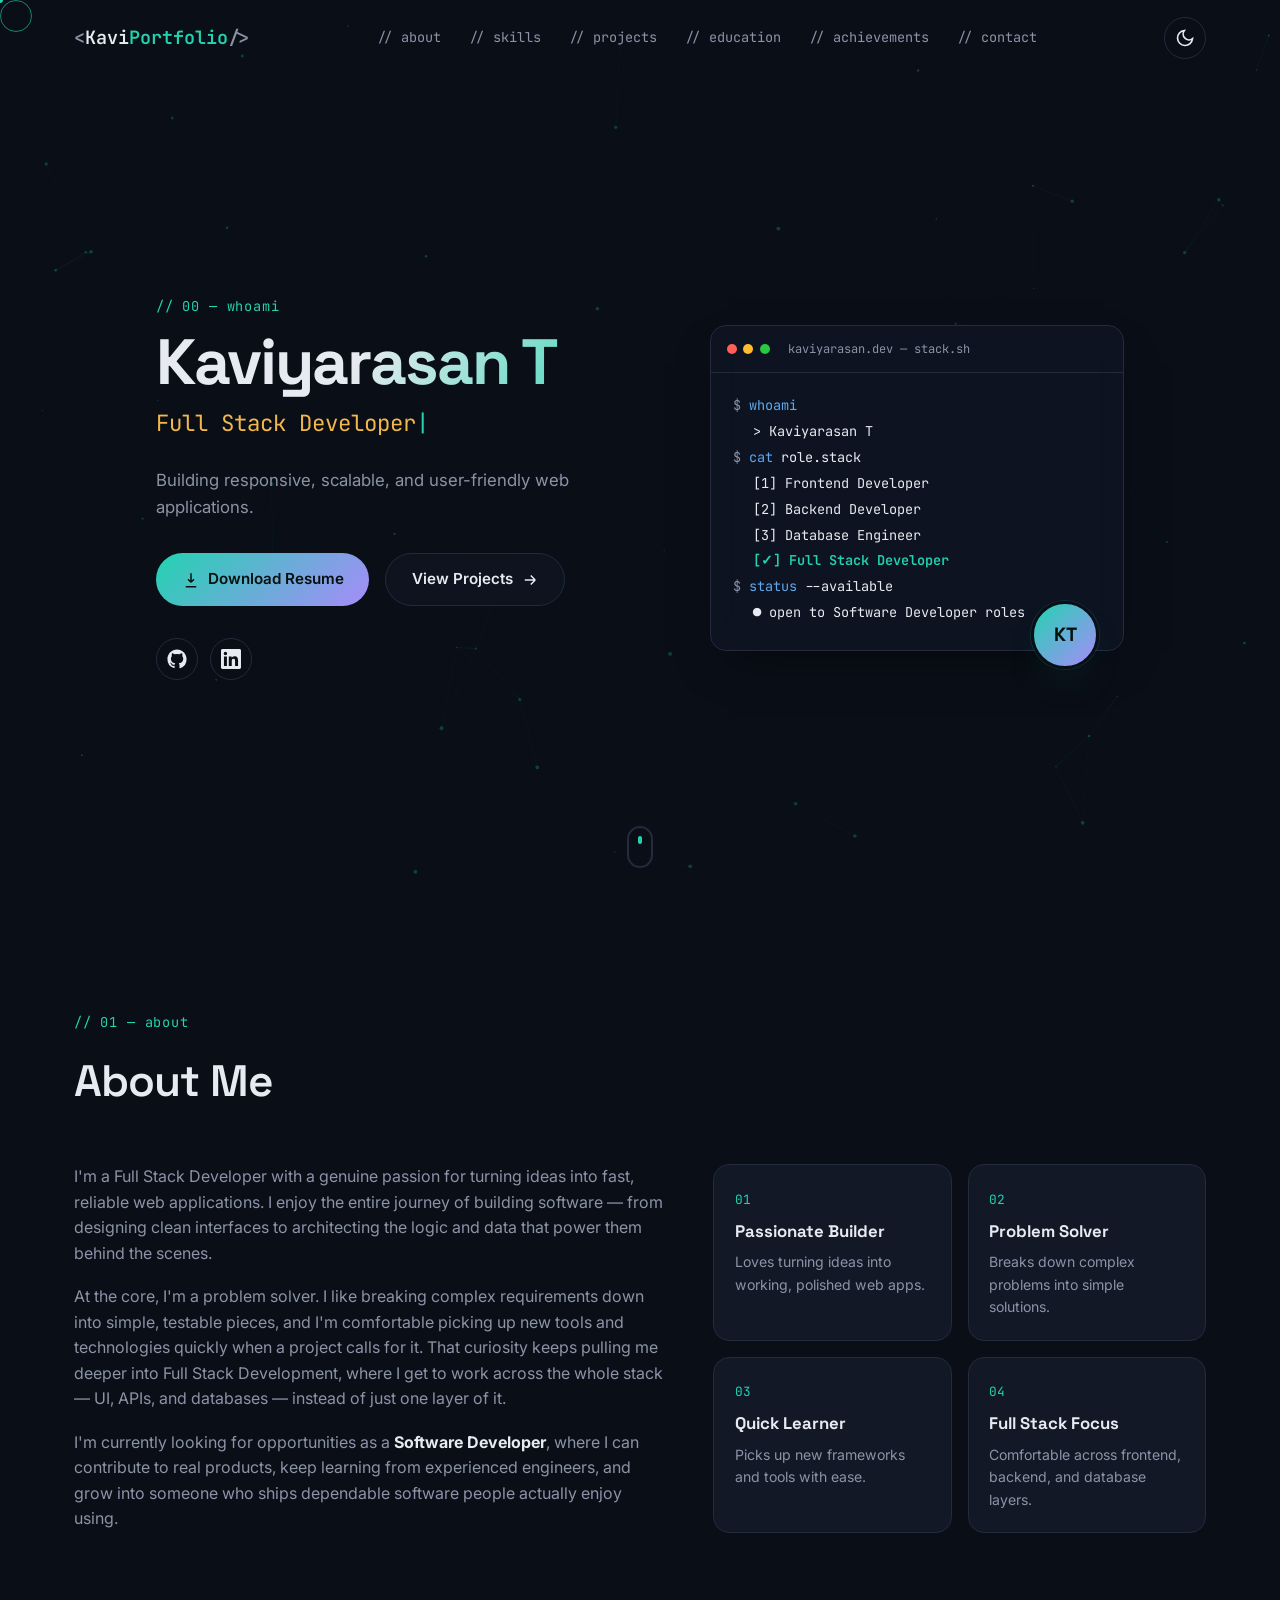
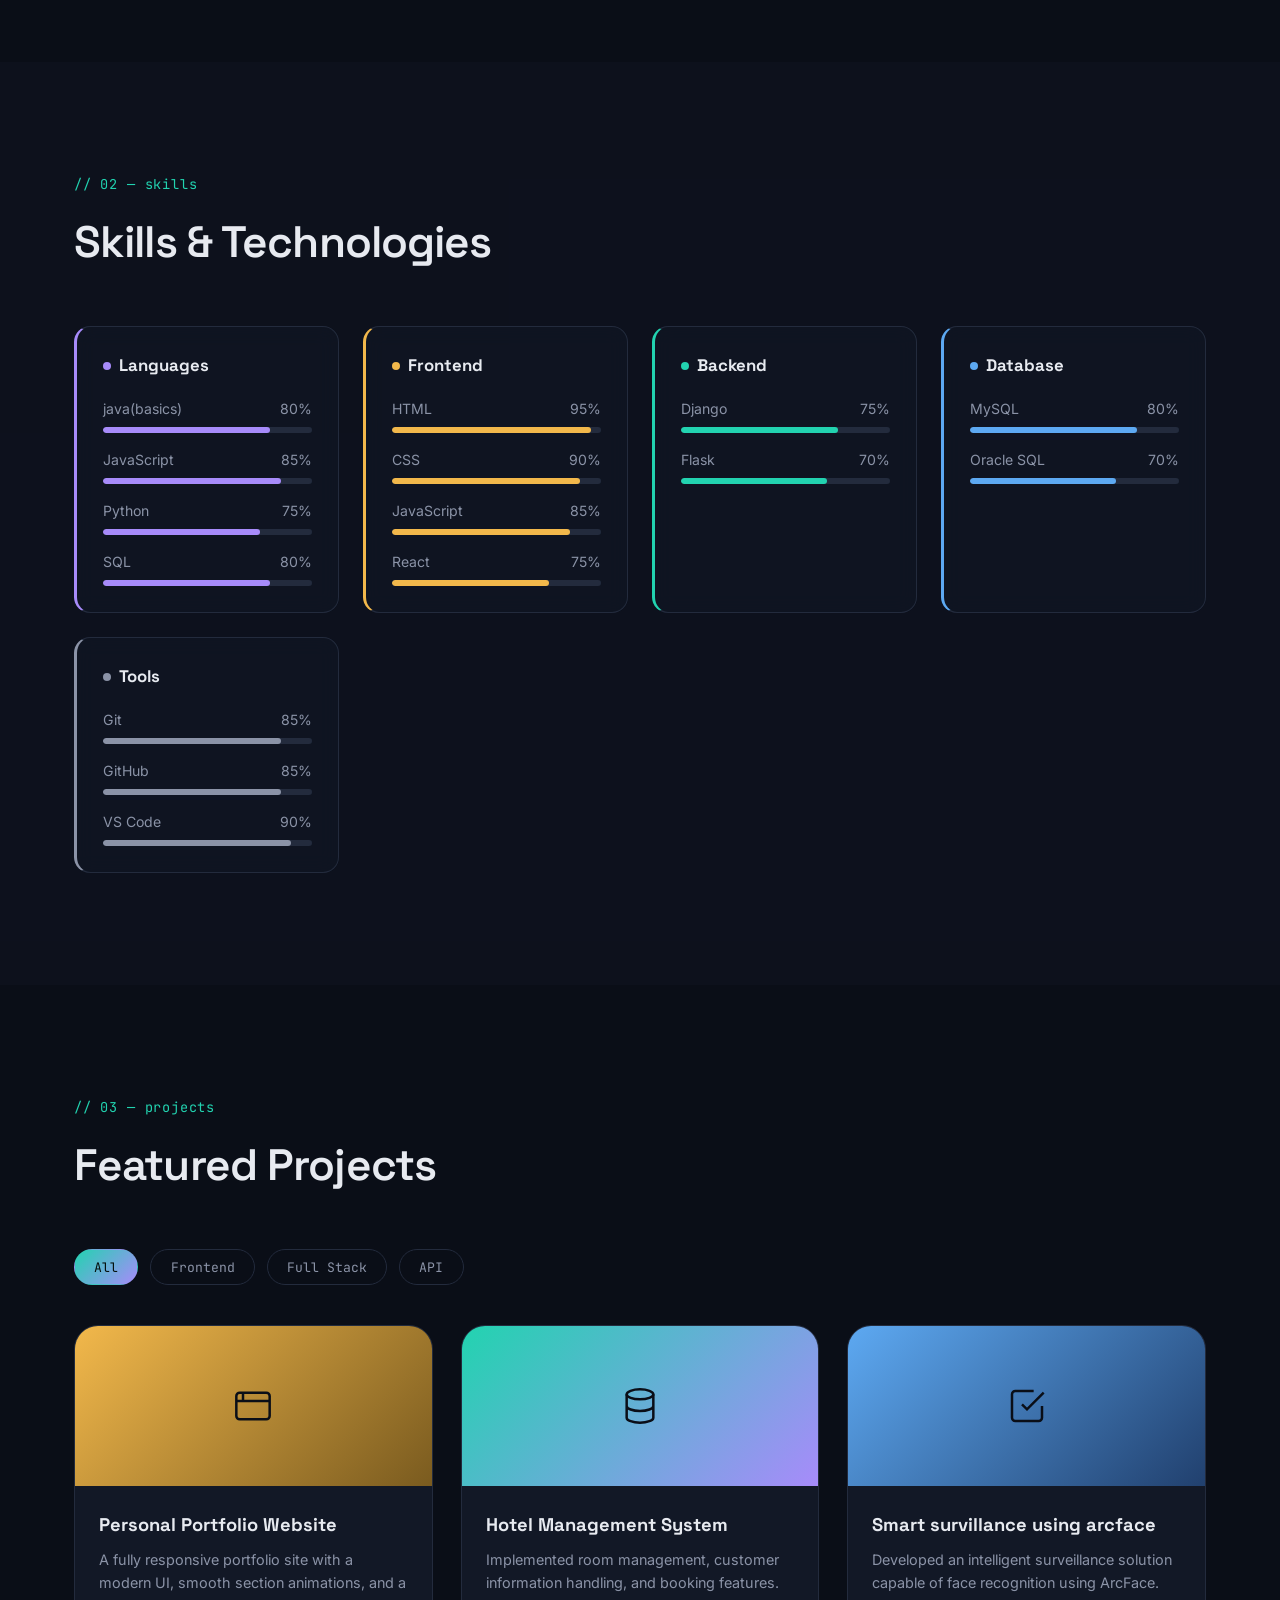
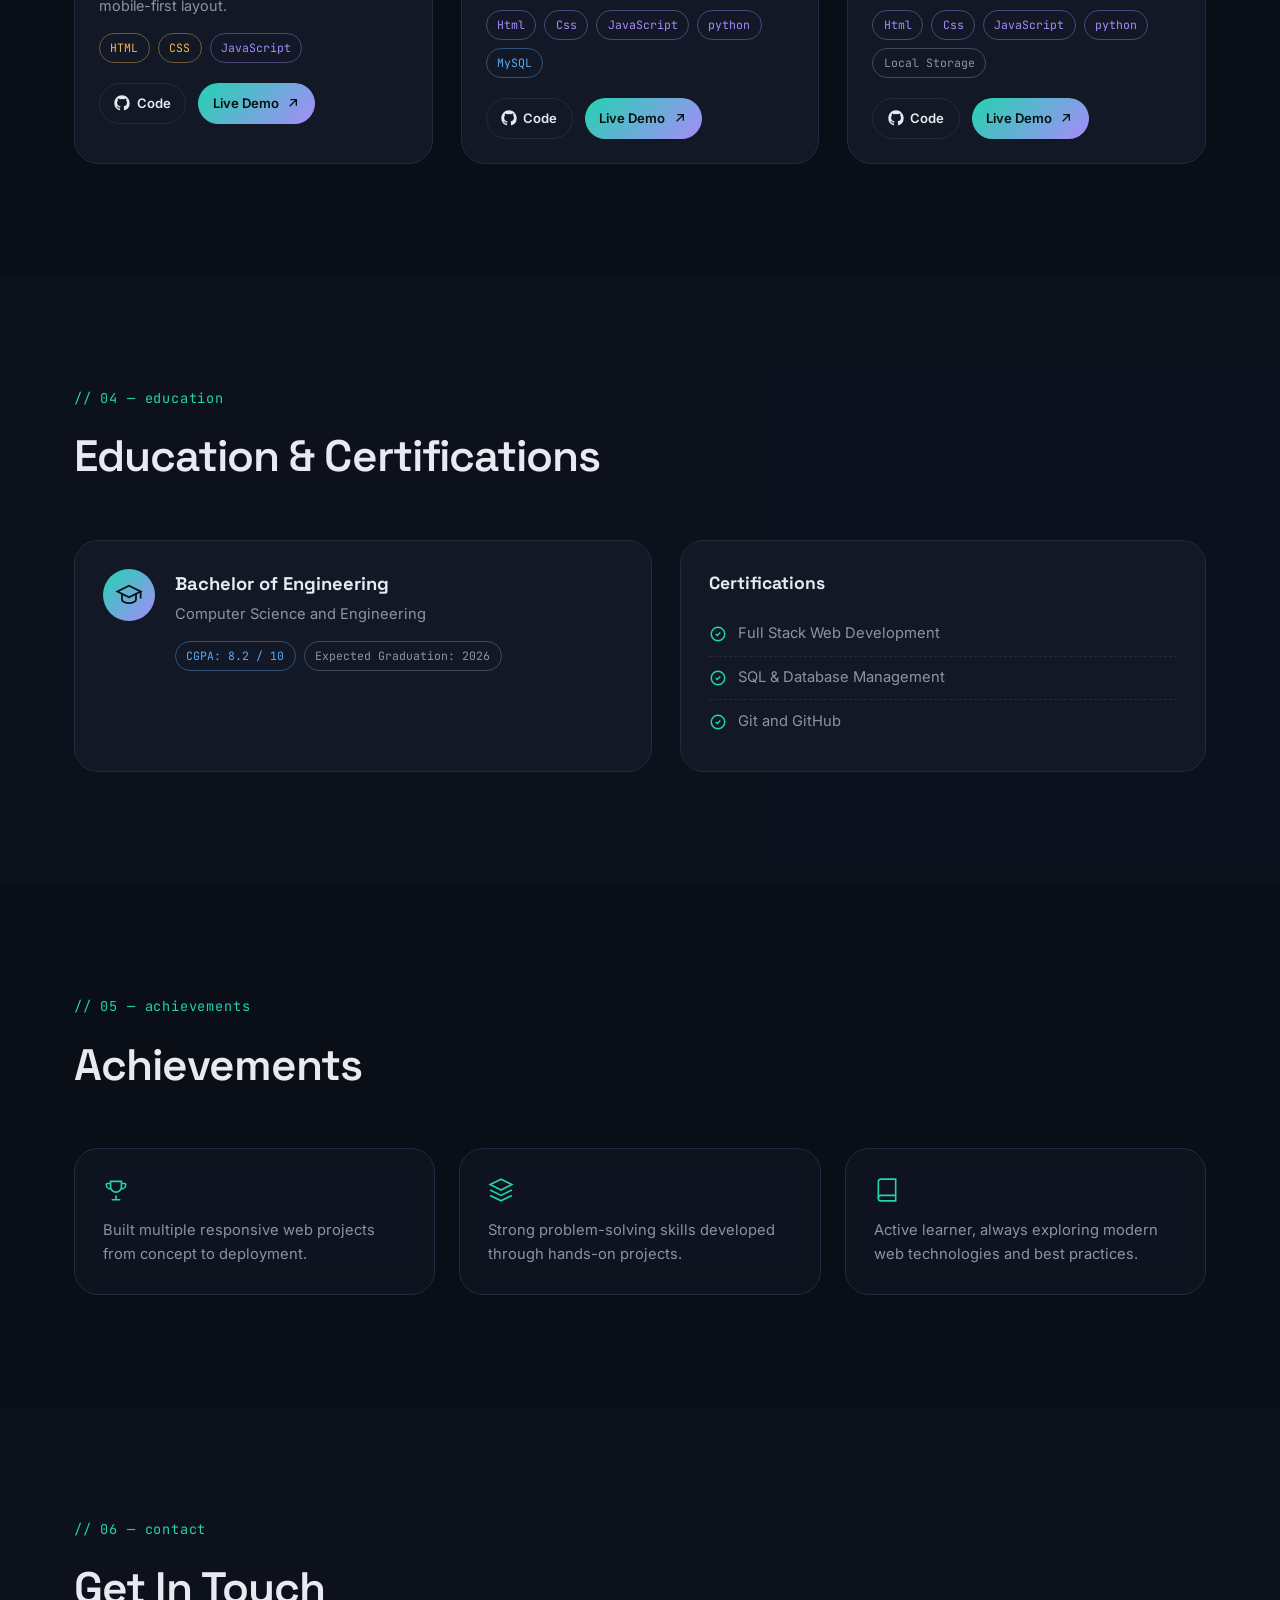
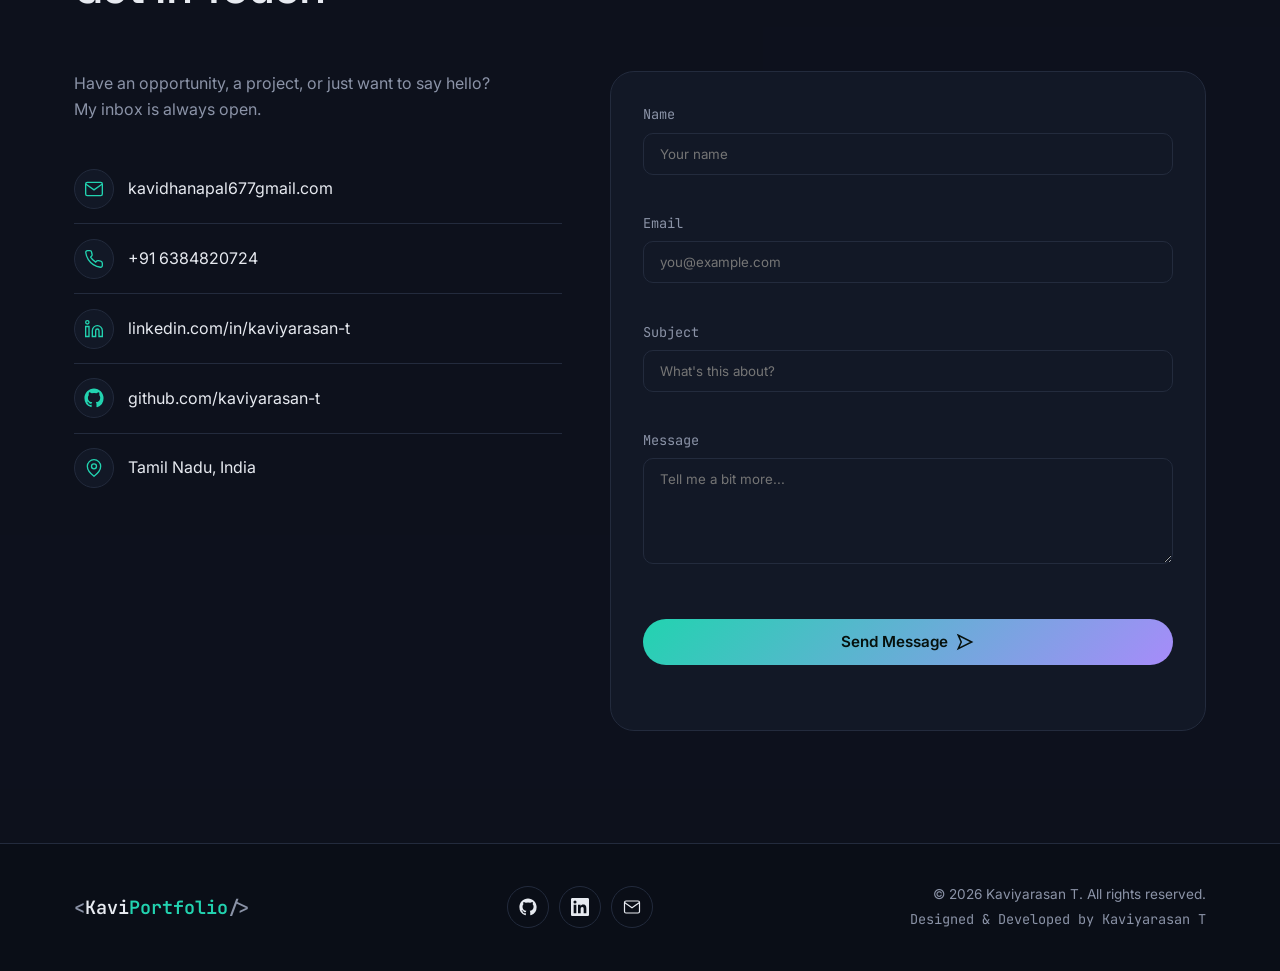
==== commit deaed023: "commited" ====
--- a/portfolio.html
+++ b/portfolio.html
@@ -318,7 +318,7 @@
                 <span class="tag tag-languages">JavaScript</span>
               </div>
               <div class="project-actions">
-                <a href="#" class="btn-sm" target="_blank" rel="noopener">
+                <a href="https://github.com/kaviyarasan224/-personal-portfolio.git" class="btn-sm" target="_blank" rel="noopener">
                   <svg viewBox="0 0 24 24" width="16" height="16" fill="currentColor"><path d="M12 .5C5.73.5.5 5.73.5 12a11.5 11.5 0 0 0 7.86 10.94c.58.1.79-.25.79-.56v-2.17c-3.2.7-3.88-1.36-3.88-1.36-.53-1.33-1.29-1.69-1.29-1.69-1.05-.72.08-.7.08-.7 1.17.08 1.78 1.2 1.78 1.2 1.03 1.77 2.71 1.26 3.37.96.1-.75.4-1.26.73-1.55-2.55-.29-5.24-1.28-5.24-5.68 0-1.26.45-2.28 1.19-3.08-.12-.29-.52-1.46.11-3.05 0 0 .97-.31 3.18 1.18a11 11 0 0 1 5.8 0c2.2-1.49 3.17-1.18 3.17-1.18.64 1.59.24 2.76.12 3.05.74.8 1.18 1.82 1.18 3.08 0 4.41-2.69 5.38-5.25 5.67.41.36.78 1.08.78 2.18v3.23c0 .31.21.67.8.56A11.5 11.5 0 0 0 23.5 12C23.5 5.73 18.27.5 12 .5Z"/></svg>
                   Code
                 </a>
